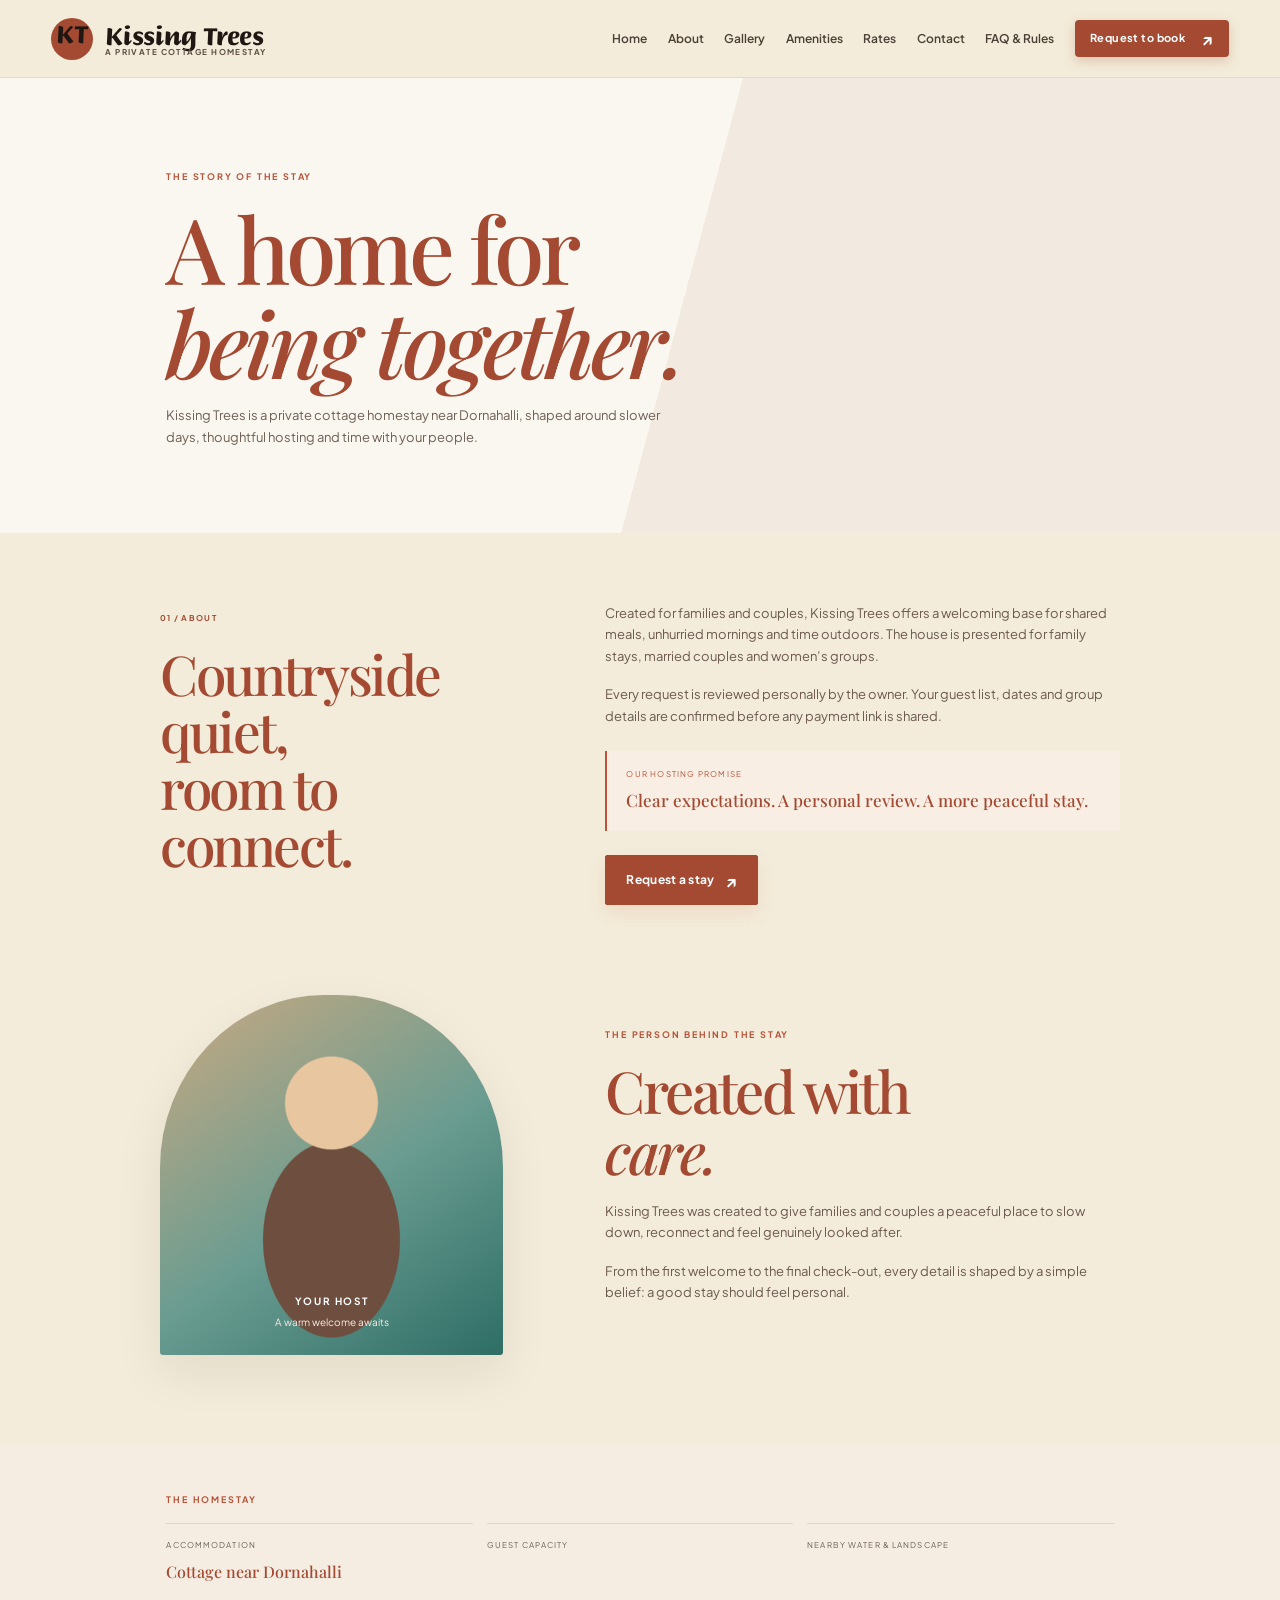
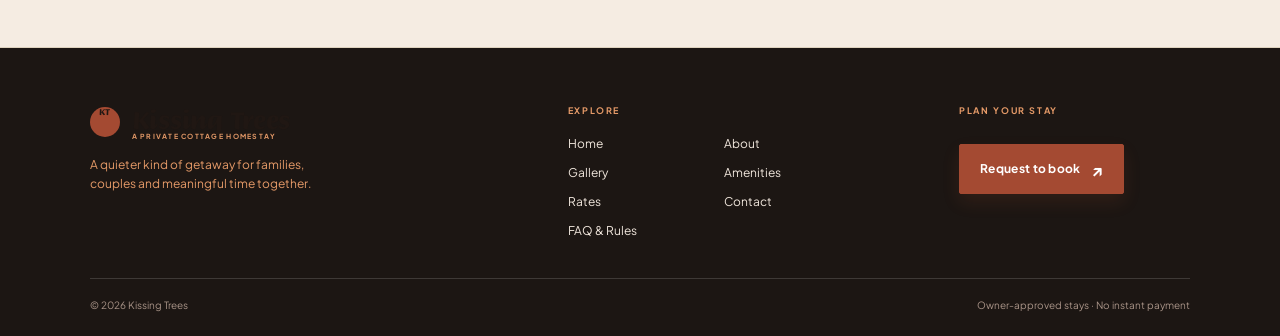
==== about.html @ becfa6dc "Fix Trees branding across headers Co-authored-by: Copilot <223556219+Copilot@users.noreply.github.co" ====
<!doctype html>
<html lang="en">
  <head>
    <meta charset="utf-8" />
    <meta name="viewport" content="width=device-width,initial-scale=1" />
    <meta
      name="description"
      content="Learn about Kissing Trees, a welcoming cottage homestay near Dornahalli, KR Nagar, Mysuru."
    />
    <meta name="robots" content="index, follow" />
    <title>About — Kissing Trees</title>
    <link rel="preconnect" href="https://fonts.googleapis.com" />
    <link rel="preconnect" href="https://fonts.gstatic.com" crossorigin />
    <link
      href="https://fonts.googleapis.com/css2?family=Briem+Hand:wght@300;400;500;600;700;800;900&family=Delius+Swash+Caps&family=Plus+Jakarta+Sans:ital,wght@0,300..800;1,300..800&family=Playfair+Display:ital,wght@0,400..900;1,400..900&display=swap"
      rel="stylesheet"
    />
    <link rel="stylesheet" href="css/style.css" />
  </head>
  <body class="detail-page">
    <header class="topbar">
      <a class="wordmark" href="index.html" aria-label="Kissing Trees home">
        <span class="wordmark-icon">KT</span>
        <span class="wordmark-text">
          <span class="wordmark-name">Kissing Trees</span>
          <small>A PRIVATE COTTAGE HOMESTAY</small>
        </span>
      </a>
      <nav class="main-nav">
        <a href="index.html">Home</a>
        <a href="about.html">About</a>
        <a href="gallery.html">Gallery</a>
        <a href="amenities.html">Amenities</a>
        <a href="pricing.html">Rates</a>
        <a href="contact.html">Contact</a>
        <a href="faq.html">FAQ &amp; Rules</a>
        <a class="nav-cta" href="booking.html">
          Request to book
          <span>↗</span>
        </a>
      </nav>
    </header>
    <main>
      <section class="subpage-hero">
        <p class="eyebrow">THE STORY OF THE STAY</p>
        <h1>
          A home for
          <br />
          <em>being together.</em>
        </h1>
        <p>
          Kissing Trees is a private cottage homestay near Dornahalli, shaped
          around slower days, thoughtful hosting and time with your people.
        </p>
      </section>
      <section class="detail-content">
        <div class="detail-intro">
          <span class="detail-index">01 / ABOUT</span>
          <h2>
            Countryside quiet,
            <br />
            room to connect.
          </h2>
        </div>
        <div class="detail-prose">
          <p>
            Created for families and couples, Kissing Trees offers a welcoming
            base for shared meals, unhurried mornings and time outdoors. The
            house is presented for family stays, married couples and women’s
            groups.
          </p>
          <p>
            Every request is reviewed personally by the owner. Your guest list,
            dates and group details are confirmed before any payment link is
            shared.
          </p>
          <div class="detail-callout">
            <span>OUR HOSTING PROMISE</span>
            <strong>
              Clear expectations. A personal review. A more peaceful stay.
            </strong>
          </div>
          <a class="button" href="booking.html">
            Request a stay
            <span>↗</span>
          </a>
        </div>
      </section>
      <section class="founder-section">
        <div
          class="founder-photo"
          role="img"
          aria-label="Kissing Trees host portrait"
        >
          <span>YOUR HOST</span>
          <small>A warm welcome awaits</small>
        </div>
        <div class="founder-copy">
          <p class="eyebrow">THE PERSON BEHIND THE STAY</p>
          <h2>Created with<br /><em>care.</em></h2>
          <p>
            Kissing Trees was created to give families and couples a peaceful
            place to slow down, reconnect and feel genuinely looked after.
          </p>
          <p>
            From the first welcome to the final check-out, every detail is
            shaped by a simple belief: a good stay should feel personal.
          </p>
        </div>
      </section>
      <section class="subpage-band">
        <p class="eyebrow">THE HOMESTAY</p>
        <div class="fact-row">
          <div>
            <small>ACCOMMODATION</small>
            <strong>Cottage near Dornahalli</strong>
          </div>
          <div>
            <small>GUEST CAPACITY</small>
            <strong id="aboutCapacity"></strong>
          </div>
          <div>
            <small>NEARBY WATER &amp; LANDSCAPE</small>
            <strong id="aboutLandscape"></strong>
          </div>
        </div>
      </section>
    </main>
    <footer class="site-footer">
      <div class="footer-main">
        <div class="footer-brand">
          <a class="wordmark" href="index.html">
            <span class="wordmark-icon">KT</span>
            <span class="wordmark-text">
              Kissing Trees
              <small>A PRIVATE COTTAGE HOMESTAY</small>
            </span>
          </a>
          <p class="footer-tagline">
            A quieter kind of getaway for families, couples and meaningful time
            together.
          </p>
        </div>
        <div>
          <span class="footer-heading">EXPLORE</span>
          <nav class="footer-links">
            <a href="index.html">Home</a>
            <a href="about.html">About</a>
            <a href="gallery.html">Gallery</a>
            <a href="amenities.html">Amenities</a>
            <a href="pricing.html">Rates</a>
            <a href="contact.html">Contact</a>
            <a href="faq.html">FAQ &amp; Rules</a>
          </nav>
        </div>
        <div class="footer-contact">
          <span class="footer-heading">PLAN YOUR STAY</span>
          <a class="button" href="booking.html">
            Request to book
            <span>↗</span>
          </a>
        </div>
      </div>
      <div class="footer-bottom">
        <span>© 2026 Kissing Trees</span>
        <span>Owner-approved stays · No instant payment</span>
      </div>
    </footer>
    <script src="js/data.js"></script>
    <script src="js/main.js"></script>
  </body>
</html>
---- css/style.css ----
﻿@import url('https://fonts.googleapis.com/css2?family=Briem+Hand:wght@300;400;500;600;700;800;900&family=Delius+Swash+Caps&family=Plus+Jakarta+Sans:ital,wght@0,300..800;1,300..800&family=Playfair+Display:ital,wght@0,400..900;1,400..900&display=swap');

:root {
  /* Exact Match to Client Reference: Terracotta & Sand Linen */
  --brand: #a44a32;
  --brand-hover: #b8543a;
  --brand-gold: #d99b43;
  --brand-dark: #201713;
  --pine: #a44a32;
  --jade: #b8543a;
  --foam: #f3ecda;
  --sand: #ede4d0;
  --paper: #ffffff;
  --ink: #201713;
  --muted: #6e6054;
  --line: #ded2be;
  --clay: #a44a32;
  --shadow: 0 18px 50px rgba(32, 23, 19, 0.08);
  --serif: "Playfair Display", Georgia, serif;
  --sans: "Plus Jakarta Sans", "DM Sans", -apple-system, BlinkMacSystemFont, "Segoe UI", sans-serif;
  --font-delius: "Delius Swash Caps", cursive;
  --font-briem: "Briem Hand", cursive;
}
* {
  box-sizing: border-box;
}
html {
  scroll-behavior: smooth;
  scroll-padding-top: 90px;
}
body {
  margin: 0;
  background: var(--foam);
  color: var(--ink);
  font: 15px/1.65 var(--sans);
  -webkit-font-smoothing: antialiased;
}
a {
  color: inherit;
  text-decoration: none;
}
button,
input,
select,
textarea {
  font: inherit;
}
::selection {
  background: #f7d5c4;
  color: #431e13;
}
.topbar {
  height: 78px;
  padding: 0 clamp(20px, 4vw, 70px);
  display: flex;
  align-items: center;
  justify-content: space-between;
  gap: 20px;
  background: #f3ecda;
  border-bottom: 1px solid rgba(164, 74, 50, 0.12);
  position: sticky;
  top: 0;
  z-index: 100;
}
.wordmark {
  display: flex;
  align-items: center;
  gap: 12px;
  color: #201713;
  text-decoration: none;
}
.wordmark-icon {
  width: 42px;
  height: 42px;
  border-radius: 50%;
  background: #a44a32;
  color: #ffffff;
  display: grid;
  place-items: center;
  font-family: var(--serif);
  font-size: 14px;
  font-weight: 700;
  letter-spacing: 0.06em;
  flex-shrink: 0;
}
.wordmark-text,
.wordmark > span {
  display: flex;
  flex-direction: column;
  font-family: var(--font-briem) !important;
  font-size: 26px;
  font-weight: 700;
  line-height: 1.05;
  letter-spacing: -0.01em;
  color: #201713;
}
.wordmark-name {
  display: inline;
}
.wordmark small {
  display: block;
  font-family: var(--sans) !important;
  color: #5a4b41;
  font-size: 8px;
  letter-spacing: 0.18em;
  font-weight: 700;
  margin-top: 1px;
  text-transform: uppercase;
}
.main-nav {
  display: flex;
  align-items: center;
  gap: clamp(10px, 1.6vw, 24px);
}
.main-nav a {
  font-size: 12px;
  font-weight: 600;
  color: #4a3e35;
  transition: color 0.2s;
  white-space: nowrap;
}
.main-nav a:hover {
  color: #a44a32;
}
.main-nav .nav-cta {
  padding: 9px 15px;
  background: #a44a32;
  color: #ffffff !important;
  font-size: 11px;
  font-weight: 700;
  letter-spacing: 0.04em;
  border-radius: 4px;
  box-shadow: 0 4px 12px rgba(164, 74, 50, 0.25);
  display: inline-flex;
  align-items: center;
  gap: 6px;
  transition: background 0.2s, transform 0.2s, box-shadow 0.2s;
}
.main-nav .nav-cta:hover {
  background: #b8543a;
  transform: translateY(-1px);
  box-shadow: 0 6px 16px rgba(164, 74, 50, 0.35);
}
.nav-cta span,
.button span {
  margin-left: 10px;
  font-size: 17px;
  line-height: 0;
}
.button {
  display: inline-flex;
  align-items: center;
  justify-content: center;
  padding: 14px 20px;
  background: var(--pine);
  color: #fff !important;
  font-size: 12px;
  font-weight: 700;
  letter-spacing: 0.025em;
  border: 1px solid var(--pine);
  border-radius: 2px;
  transition:
    background 0.2s,
    transform 0.2s,
    box-shadow 0.2s;
  box-shadow: 0 8px 18px #c85a321e;
}
.button:hover {
  background: var(--jade);
  border-color: var(--jade);
  transform: translateY(-2px);
  box-shadow: 0 12px 24px #c85a322a;
}
.eyebrow {
  font-size: 9px;
  letter-spacing: 0.2em;
  font-weight: 700;
  color: var(--jade);
  margin: 0 0 16px;
}
.muted {
  color: var(--muted);
}
h1,
h2,
h3,
p {
  margin-top: 0;
}
h1,
h2 {
  font-family: var(--serif);
  font-weight: 500;
  letter-spacing: -0.045em;
  line-height: 1.04;
  color: var(--pine);
}
h1 em,
h2 em {
  font-weight: 500;
  color: var(--clay);
}
h2 {
  font-size: clamp(36px, 5vw, 59px);
  margin-bottom: 0;
}
h3 {
  font-weight: 600;
  letter-spacing: -0.03em;
}
.section-shell {
  max-width: 1240px;
  margin: 0 auto;
  padding-left: clamp(22px, 7vw, 100px);
  padding-right: clamp(22px, 7vw, 100px);
}
/* ============================================================
   HOME HERO â€” EXACT CLIENT REFERENCE REPLICA
   ============================================================ */
.home-hero {
  position: relative;
  width: 100%;
  min-height: calc(100vh - 78px);
  display: flex;
  flex-direction: column;
  justify-content: space-between;
  align-items: flex-start;
  text-align: left;
  padding: clamp(50px, 8vh, 90px) clamp(24px, 5vw, 80px) 30px;
  background-image:
    linear-gradient(90deg, rgba(20, 14, 10, 0.88) 0%, rgba(20, 14, 10, 0.74) 34%, rgba(20, 14, 10, 0.28) 58%, rgba(20, 14, 10, 0.04) 85%, transparent 100%),
    linear-gradient(180deg, rgba(20, 14, 10, 0.2) 0%, transparent 40%, rgba(20, 14, 10, 0.5) 100%),
    url('../assets/property-photos/house-exterior.jpeg');
  background-size: cover;
  background-position: center 60%;
  background-repeat: no-repeat;
  color: #ffffff;
  box-sizing: border-box;
  overflow: hidden;
}
.hero-left-content {
  position: relative;
  z-index: 2;
  max-width: 540px;
  margin: auto 0;
}
.hero-eyebrow {
  font-size: 11px;
  font-weight: 700;
  letter-spacing: 0.22em;
  color: #e8d0ba;
  text-transform: uppercase;
  margin: 0 0 20px;
}
.hero-brand-heading {
  font-family: var(--font-delius) !important;
  font-size: clamp(64px, 9.5vw, 115px);
  font-weight: 400;
  line-height: 0.90;
  color: #fffdf8;
  margin: 0 0 24px;
  text-shadow: 0 4px 28px rgba(0, 0, 0, 0.6);
  letter-spacing: 0.01em;
}
.hero-tagline {
  font-family: var(--font-briem) !important;
  font-size: clamp(21px, 2.5vw, 28px);
  font-weight: 500;
  line-height: 1.45;
  color: #fffdfa;
  max-width: 480px;
  margin: 0 0 34px;
  text-shadow: 0 2px 14px rgba(0, 0, 0, 0.5);
}
.hero-actions {
  display: flex;
  align-items: center;
  gap: 28px;
  margin-bottom: 20px;
}
.button-terracotta {
  background: #a44a32;
  color: #ffffff !important;
  padding: 16px 28px;
  font-size: 11px;
  font-weight: 700;
  letter-spacing: 0.14em;
  text-transform: uppercase;
  border-radius: 2px;
  border: 1px solid #a44a32;
  box-shadow: 0 6px 20px rgba(164, 74, 50, 0.35);
  display: inline-flex;
  align-items: center;
  justify-content: center;
  transition: background 0.2s, transform 0.2s, box-shadow 0.2s;
  cursor: pointer;
}
.button-terracotta span {
  margin-left: 8px;
}
.button-terracotta:hover {
  background: #b8543a;
  transform: translateY(-2px);
  box-shadow: 0 10px 24px rgba(164, 74, 50, 0.45);
}
.text-link-underline {
  color: #ffffff;
  font-size: 11px;
  font-weight: 700;
  letter-spacing: 0.14em;
  text-transform: uppercase;
  border-bottom: 1.5px solid rgba(255, 255, 255, 0.85);
  padding-bottom: 4px;
  display: inline-flex;
  align-items: center;
  gap: 6px;
  transition: opacity 0.2s, border-color 0.2s;
}
.text-link-underline:hover {
  opacity: 0.85;
  border-color: #e8d0ba;
}
.hero-meta-strip {
  position: relative;
  z-index: 2;
  width: 100%;
  display: flex;
  justify-content: space-between;
  align-items: flex-end;
  padding-top: 40px;
  color: #ded0c4;
  font-size: 10px;
  letter-spacing: 0.18em;
  box-sizing: border-box;
}
.hero-coords {
  display: flex;
  gap: 24px;
  text-transform: uppercase;
}
.hero-index-label {
  font-family: var(--serif);
  font-style: italic;
  font-size: 13px;
  color: #ded0c4;
}

/* ============================================================
   TERRACOTTA RIBBON â€” CLIENT REFERENCE REPLICA
   ============================================================ */
.terracotta-ribbon {
  width: 100%;
  background: #a44a32;
  padding: 16px 0;
  overflow: hidden;
  position: relative;
  box-sizing: border-box;
}
.ribbon-marquee {
  width: 100%;
  overflow: hidden;
  display: flex;
}
.ribbon-track {
  display: flex;
  width: max-content;
  will-change: transform;
  animation: ribbonScroll 24s linear infinite;
}
.ribbon-track:hover {
  animation-play-state: paused;
}
.ribbon-group {
  display: flex;
  align-items: center;
  gap: clamp(18px, 3.5vw, 42px);
  padding-right: clamp(18px, 3.5vw, 42px);
  font-family: var(--serif);
  font-style: italic;
  font-size: clamp(17px, 1.8vw, 22px);
  color: #fffdf8;
  white-space: nowrap;
  flex-shrink: 0;
  letter-spacing: 0.02em;
}
.ribbon-dot {
  color: #f7d5c4;
  font-size: 15px;
  opacity: 0.8;
}

@keyframes ribbonScroll {
  0% {
    transform: translateX(0);
  }
  100% {
    transform: translateX(-50%);
  }
}

/* ============================================================
   INTRO BAND â€” NOT A RESORT. NOT A RUSH.
   ============================================================ */
.intro-band {
  background: #f3ecda;
  padding: 85px clamp(24px, 8vw, 120px);
  display: grid;
  grid-template-columns: 240px 1fr;
  gap: clamp(30px, 6vw, 80px);
  align-items: start;
}
.intro-side {
  padding-top: 8px;
}
.side-rule {
  width: 60px;
  height: 1px;
  background: #c5b8a5;
  margin-bottom: 14px;
}
.side-label {
  font-size: 9px;
  letter-spacing: 0.22em;
  font-weight: 700;
  color: #6e6054;
  text-transform: uppercase;
  display: block;
}
.intro-main h2 {
  font-family: var(--serif);
  font-size: clamp(42px, 5.8vw, 70px);
  font-weight: 500;
  line-height: 1.05;
  color: #201713;
  margin: 0 0 24px;
  letter-spacing: -0.03em;
}
.intro-main h2 em {
  font-style: italic;
  font-weight: 400;
  color: #a44a32;
}
.intro-lead {
  font-size: 14px;
  line-height: 1.8;
  color: #5c4d42;
  max-width: 620px;
  margin: 0 0 24px;
}
.quiet-note {
  background: #ede4d0;
  border-left: 2px solid #a44a32;
  padding: 16px 20px;
  font-size: 12px;
  color: #54453b;
  max-width: 580px;
}
/* legacy styles removed */
.intro-copy {
  align-self: center;
  color: var(--muted);
  font-size: 13px;
  max-width: 450px;
}
.quiet-note {
  padding: 15px 17px;
  border-left: 2px solid var(--clay);
  background: #f8f3e8;
  color: #5e4e44;
  font-size: 11px;
}
.tiny-sun {
  color: var(--clay);
  margin-right: 8px;
}
.photo-section {
  padding-top: 92px;
  padding-bottom: 100px;
}
.section-head {
  display: flex;
  align-items: flex-end;
  justify-content: space-between;
  gap: 30px;
  margin-bottom: 32px;
}
.section-head > p,
.section-head > span {
  font-size: 11px;
  color: var(--muted);
  text-align: right;
}
.section-head h2 {
  font-size: clamp(38px, 5.5vw, 62px);
}
.editorial-gallery {
  display: grid;
  grid-template-columns: 1.2fr 0.8fr 1fr;
  grid-template-rows: 205px 205px;
  grid-auto-rows: 205px;
  gap: 12px;
}
.gallery-tile {
  position: relative;
  isolation: isolate;
  overflow: hidden;
  display: flex;
  align-items: flex-end;
  padding: 14px;
  color: white;
  font-size: 9px;
  letter-spacing: 0.05em;
  background: #cfa38b;
}
.gallery-tile img {
  position: absolute;
  z-index: 0;
  inset: 0;
  width: 100%;
  height: 100%;
  object-fit: cover;
  transition: transform 0.35s ease;
}
.gallery-tile:hover img {
  transform: scale(1.04);
}
.gallery-tile:focus-visible {
  outline: 3px solid var(--clay);
  outline-offset: -3px;
}
.gallery-tile:before {
  content: "";
  position: absolute;
  z-index: 1;
  inset: 0;
  background: linear-gradient(180deg, transparent 45%, #1c1613aa);
}
.gallery-tile > span {
  position: relative;
  z-index: 2;
}
.tile-courtyard {
  grid-row: span 2;
  background: linear-gradient(
    145deg,
    #d8b991 0 18%,
    #e5c3b3 19% 48%,
    #ba6544 49% 75%,
    #6b3f2e
  );
}
.tile-living {
  background: linear-gradient(140deg, #d9c6a9, #c89578 55%, #8c4c34);
}
.tile-garden {
  background: linear-gradient(140deg, #e5cdb0, #d99966 52%, #9e5334);
}
.tile-sunset {
  background: linear-gradient(145deg, #f2c899, #df7b54 50%, #9e4b30);
}
.tile-bedroom {
  background: linear-gradient(140deg, #e5d9c4, #c99c85 55%, #884b36);
}
.tile-dining {
  background: linear-gradient(140deg, #e6cda6, #bb8864 55%, #7e4431);
}
.tile-living:after,
.tile-bedroom:after,
.tile-dining:after {
  display: none;
}
.sample-stamp {
  font-size: 8px !important;
  letter-spacing: 0.1em;
  color: #946841 !important;
  font-weight: 700;
}
.amenity-section {
  background: #f3eae0;
  padding: 82px 0;
}
.amenity-layout {
  display: grid;
  grid-template-columns: 0.8fr 1.2fr;
  gap: 8vw;
  align-items: center;
}
.amenity-intro h2 {
  font-size: clamp(42px, 5vw, 60px);
  margin-bottom: 18px;
}
.amenity-intro p:not(.eyebrow) {
  font-size: 12px;
}
.sample-stamp {
  display: inline-block;
  margin-top: 20px;
  padding: 7px 9px;
  border: 1px solid #c9b899;
}
.amenity-grid {
  display: grid;
  grid-template-columns: repeat(3, 1fr);
  gap: 10px;
}
.amenity-grid .card {
  min-height: 125px;
  display: flex;
  flex-direction: column;
  justify-content: flex-end;
  background: #f8f5ed;
  border: 1px solid #dcd8c8;
  border-radius: 2px;
  padding: 15px;
  box-shadow: none;
}
.amenity-grid .ic {
  font-size: 20px;
}
.amenity-grid b {
  font-size: 11px;
  line-height: 1.3;
}
.rate-section {
  padding-top: 90px;
  padding-bottom: 95px;
}
.rate-grid {
  display: grid;
  grid-template-columns: repeat(3, 1fr);
  gap: 12px;
}
.rate-card {
  min-height: 173px;
  display: grid;
  grid-template-columns: 1fr auto;
  grid-template-rows: auto 1fr auto;
  align-items: end;
  position: relative;
  padding: 21px;
  background: var(--paper);
  border: 1px solid var(--line);
}
.featured-rate {
  background: #fdf5ed;
  border-color: #ebd3be;
}
.rate-no {
  grid-column: 1/-1;
  align-self: start;
  font: italic 14px var(--serif);
  color: var(--clay);
}
.rate-card small {
  color: var(--muted);
  font-size: 8px;
  letter-spacing: 0.15em;
}
.rate-card h3 {
  font: 500 20px var(--serif);
  color: var(--pine);
  margin: 3px 0 0;
}
.rate-card strong {
  font: 500 23px var(--serif);
  color: var(--pine);
  text-align: right;
}
.rate-unit {
  grid-column: 1/-1;
  font-size: 8px;
  letter-spacing: 0.1em;
  color: var(--muted);
  text-transform: uppercase;
}
.price-note {
  display: flex;
  align-items: center;
  gap: 14px;
  padding: 15px 18px;
  margin-top: 12px;
  background: #eee9db;
  color: #6c594f;
  font-size: 10px;
}
.price-note p {
  margin: 0;
}
.note-symbol {
  color: var(--jade);
  font-size: 17px;
}
.rules-section {
  display: grid;
  grid-template-columns: 0.85fr 1.15fr;
  gap: 10vw;
  padding: 86px clamp(25px, 13vw, 180px);
  background: #f6ede3;
}
.rules-aside h2 {
  font-size: clamp(42px, 6vw, 67px);
  margin-bottom: 18px;
}
.rules-aside > p:not(.eyebrow) {
  font-size: 12px;
  color: #6c594f;
  margin-bottom: 22px;
}
.rules-list article {
  display: grid;
  grid-template-columns: 34px 1fr;
  gap: 12px;
  padding: 14px 0;
  border-bottom: 1px solid #e5d4c3;
}
.rules-list article:first-child {
  padding-top: 0;
}
.rules-list article > span {
  font: italic 13px var(--serif);
  color: var(--clay);
}
.rules-list p {
  font-size: 12px;
  margin: 0;
  color: #5e4e44;
}
.booking-steps {
  padding-top: 93px;
  padding-bottom: 98px;
}
.booking-steps .section-head > p {
  max-width: 220px;
  text-align: left;
}
.step-line {
  display: grid;
  grid-template-columns: repeat(3, 1fr);
  gap: 25px;
  position: relative;
}
.step-line:before {
  content: "";
  height: 1px;
  position: absolute;
  left: 9px;
  right: 20%;
  top: 17px;
  background: #e5d4c3;
}
.step-line article {
  position: relative;
  padding-top: 45px;
}
.step-number {
  position: absolute;
  top: 0;
  left: 0;
  width: 35px;
  height: 35px;
  display: grid;
  place-items: center;
  border-radius: 50%;
  background: var(--foam);
  border: 1px solid #d9b89f;
  color: var(--pine);
  font: italic 12px var(--serif);
}
.step-line h3 {
  font: 500 19px var(--serif);
  color: var(--pine);
  margin: 0 0 8px;
}
.step-line p {
  font-size: 11px;
  color: var(--muted);
  max-width: 260px;
}
.faq-section {
  background: #eae6d9;
  padding: 80px 0;
}
.faq-layout {
  display: grid;
  grid-template-columns: 0.8fr 1.2fr;
  gap: 9vw;
}
.faq-layout h2 {
  font-size: clamp(40px, 5.4vw, 62px);
}
.faq-list details {
  border: 1px solid transparent;
  border-bottom-color: var(--line);
  border-radius: 4px;
  padding: 0 18px;
  margin: 0;
  background: rgba(255, 253, 248, 0.42);
  transition:
    background 0.2s ease,
    border-color 0.2s ease,
    transform 0.2s ease;
}
.faq-list summary {
  display: flex;
  align-items: center;
  gap: 20px;
  list-style: none;
  cursor: pointer;
  min-height: 68px;
  font-size: 13px;
  font-weight: 650;
  color: var(--pine);
}
.faq-list summary::-webkit-details-marker {
  display: none;
}
.faq-list .faq-number {
  flex: 0 0 28px;
  color: var(--clay);
  font: italic 15px var(--serif);
}
.faq-list .faq-question {
  flex: 1;
}
.faq-list .faq-toggle {
  color: var(--clay);
  font-size: 23px;
  font-weight: 400;
  line-height: 1;
  transition: transform 0.2s ease;
}
.faq-list details[open] {
  border-color: #d7d2c4;
  background: var(--paper);
  transform: translateX(4px);
}
.faq-list details[open] .faq-toggle {
  transform: rotate(45deg);
}
.faq-list details:not([open]):hover {
  border-color: #d7d2c4;
  background: rgba(255, 253, 248, 0.8);
}
.faq-list details p {
  max-width: 520px;
  margin: -2px 48px 20px;
  font-size: 12px;
  line-height: 1.8;
  color: var(--muted);
}
.guest-notes {
  padding-top: 85px;
  padding-bottom: 90px;
}
.review-grid {
  display: grid;
  grid-template-columns: repeat(3, 1fr);
  gap: 13px;
}
.review-grid blockquote {
  margin: 0;
  padding: 22px;
  background: var(--paper);
  border-top: 2px solid #c85a32;
  min-height: 160px;
}
.review-grid blockquote > span {
  font-size: 9px;
  letter-spacing: 0.18em;
  color: #b17c51;
}
.review-grid blockquote p {
  font: 500 17px/1.45 var(--serif);
  color: var(--pine);
  margin: 17px 0;
}
.review-grid cite {
  font-style: normal;
  font-size: 9px;
  color: var(--muted);
}
.location-section {
  display: grid;
  grid-template-columns: 1fr 1fr;
  background: #f5ece2;
  min-height: 400px;
}
.map-art {
  position: relative;
  overflow: hidden;
  min-height: 350px;
  background:
    radial-gradient(ellipse at 76% 18%, #f5e4b9 0 8%, transparent 9%),
    linear-gradient(155deg, #dfc3a9, #7aafa0 55%, #468b81);
}
.map-art:before,
.map-art:after {
  content: "";
  position: absolute;
  border-radius: 50%;
  background: #e6d4b1;
  transform: rotate(-15deg);
}
.map-art:before {
  width: 120%;
  height: 48%;
  left: -16%;
  bottom: -14%;
}
.map-art:after {
  width: 95%;
  height: 17%;
  left: -5%;
  bottom: 21%;
  background: #ffffff4d;
}
.map-label,
.map-water,
.map-pin,
.map-path {
  position: absolute;
  z-index: 1;
}
.map-label {
  top: 23px;
  left: 25px;
  padding: 6px 9px;
  background: #fffdf0c9;
  color: var(--pine);
  font-size: 8px;
  letter-spacing: 0.12em;
}
.map-water {
  right: 23px;
  top: 48%;
  color: #f8eee4b8;
  font: italic 11px var(--serif);
  letter-spacing: 0.16em;
}
.map-path {
  height: 150px;
  width: 120px;
  left: 53%;
  top: 31%;
  border: 1px dashed #fffdf0;
  transform: rotate(29deg);
  border-radius: 55%;
}
.map-pin {
  left: 51%;
  top: 43%;
  width: 30px;
  height: 30px;
  display: grid;
  place-items: center;
  border-radius: 50% 50% 50% 0;
  transform: rotate(-45deg);
  background: var(--pine);
  color: white;
  font-size: 8px;
}
.map-pin::first-letter {
  transform: rotate(45deg);
}
.location-copy {
  align-self: center;
  padding: 56px clamp(30px, 8vw, 100px);
}
.location-copy h2 {
  font-size: clamp(37px, 5vw, 57px);
  margin-bottom: 19px;
}
.location-copy > p:not(.eyebrow) {
  max-width: 360px;
  font-size: 12px;
  color: #645348;
}
.contact-line {
  display: grid;
  gap: 4px;
  margin-top: 25px;
  padding-top: 16px;
  border-top: 1px solid #e5d4c3;
}
.contact-line span {
  font-size: 8px;
  letter-spacing: 0.16em;
  color: var(--muted);
}
.contact-line strong {
  font-size: 11px;
  color: var(--pine);
}
.closing-cta {
  position: relative;
  isolation: isolate;
  overflow: hidden;
  text-align: center;
  padding: 88px 20px 78px;
  background: var(--pine);
  color: #f7eee6;
}
.closing-cta .eyebrow {
  color: #f4c7ab;
}
.closing-cta h2 {
  font-size: clamp(47px, 7vw, 78px);
  color: #fffaf0;
  margin-bottom: 15px;
}
.closing-cta h2 em {
  color: #dfaa83;
}
.closing-cta > p:not(.eyebrow) {
  font-size: 12px;
  color: #ebdcd0;
}
.button-cream {
  margin-top: 12px;
  background: var(--foam);
  border-color: var(--foam);
  color: var(--pine) !important;
}
.button-cream:hover {
  background: #fff;
}
.cta-footnote {
  display: block;
  margin-top: 17px;
  color: #debfa9;
  font-size: 8px;
  letter-spacing: 0.08em;
}
.cta-orbit {
  position: absolute;
  z-index: -1;
  border: 1px solid #ffffff18;
  border-radius: 50%;
  width: 440px;
  height: 440px;
  left: -170px;
  top: -210px;
}
.orbit-two {
  left: auto;
  right: -200px;
  top: auto;
  bottom: -300px;
  width: 600px;
  height: 600px;
}
.site-footer {
  min-height: 86px;
  display: flex;
  align-items: center;
  justify-content: space-between;
  gap: 18px;
  padding: 18px clamp(20px, 5vw, 78px);
  background: #f0ede2;
  border-top: 1px solid var(--line);
  color: var(--muted);
  font-size: 9px;
}
.site-footer .wordmark {
  font-size: 13px;
}
.site-footer .wordmark-icon {
  width: 30px;
  height: 30px;
  font-size: 9px;
}
.site-footer .wordmark small {
  font-size: 7px;
}
/* Booking flow */
.form-page,
.admin-page {
  min-height: 100vh;
}
.booking-main {
  max-width: 1180px;
  margin: auto;
  padding: 30px clamp(20px, 5vw, 65px) 80px;
}
.booking-topline {
  display: flex;
  justify-content: space-between;
  gap: 15px;
  padding: 4px 0 25px;
  border-bottom: 1px solid var(--line);
}
.back-link {
  font-size: 8px;
  font-weight: 700;
  letter-spacing: 0.15em;
  color: var(--muted);
}
.back-link span {
  padding: 0 7px;
  color: var(--clay);
}
.demo-tag {
  font-size: 8px;
  letter-spacing: 0.1em;
  color: #8d744d;
}
.booking-layout {
  display: grid;
  grid-template-columns: minmax(0, 1.2fr) minmax(260px, 0.8fr);
  gap: clamp(35px, 7vw, 92px);
  padding-top: 37px;
}
.booking-form-panel h1 {
  font-size: clamp(49px, 6vw, 75px);
  margin: 0 0 13px;
}
.booking-lead {
  max-width: 480px;
  font-size: 12px;
  color: var(--muted);
}
.progress-track {
  display: flex;
  gap: 5px;
  margin: 30px 0 8px;
}
.progress-track span {
  height: 3px;
  flex: 1;
  background: #dddacd;
}
.progress-track .progress-active {
  background: var(--jade);
}
.progress-label {
  display: flex;
  justify-content: space-between;
  color: #89776d;
  font-size: 8px;
  letter-spacing: 0.12em;
  margin-bottom: 23px;
}
.booking-form-panel fieldset {
  border: 0;
  padding: 0;
  margin: 0;
  background: transparent;
  box-shadow: none;
}
.booking-form-panel legend {
  display: flex;
  align-items: center;
  gap: 12px;
  padding: 0;
  margin-bottom: 17px;
  font: 500 22px var(--serif);
  color: var(--pine);
}
.legend-number {
  font: italic 12px var(--serif);
  color: var(--clay);
}
.booking-form-panel label {
  display: block;
  font-size: 10px;
  font-weight: 700;
  color: #5e4d43;
  margin: 14px 0;
}
.booking-form-panel input,
.booking-form-panel select,
.booking-form-panel textarea {
  display: block;
  width: 100%;
  margin-top: 6px;
  padding: 11px 12px;
  border: 1px solid #d4d4c9;
  border-radius: 2px;
  background: #fffdf8;
  color: var(--ink);
  font-size: 12px;
}
.booking-form-panel input:focus,
.booking-form-panel select:focus,
.booking-form-panel textarea:focus {
  outline: 2px solid #dc6b3f35;
  border-color: var(--jade);
}
.booking-form-panel .row3 {
  display: grid;
  grid-template-columns: repeat(3, 1fr);
  gap: 12px;
}
.booking-form-panel .row2 {
  display: grid;
  grid-template-columns: repeat(2, 1fr);
  gap: 12px;
}
.booking-form-panel .check {
  display: flex;
  align-items: flex-start;
  gap: 11px;
  margin: 22px 0;
  font-weight: 400;
  line-height: 1.6;
}
.booking-form-panel .check input {
  width: auto;
  margin-top: 3px;
  accent-color: var(--pine);
}
.booking-form-panel .check span {
  font-size: 10px;
  font-weight: 500;
}
.form-next {
  margin-top: 5px;
  min-height: 44px;
}
.privacy-note {
  display: flex;
  gap: 12px;
  align-items: flex-start;
  margin: 20px 0;
  padding: 14px;
  background: #f8eee4;
  color: #645348;
}
.privacy-note > span {
  width: 19px;
  height: 19px;
  flex: 0 0 auto;
  display: grid;
  place-items: center;
  background: #ebd8c8;
  border-radius: 50%;
  font-size: 10px;
  color: var(--pine);
}
.privacy-note p {
  font-size: 9px;
  margin: 0;
}
.label-soft {
  font-size: 9px;
  color: var(--muted);
  font-weight: 400;
}
.form-footnote {
  max-width: 440px;
  margin-top: 20px;
  color: var(--muted);
  font-size: 9px;
}
.result {
  display: none;
  padding: 17px 18px;
  margin: 16px 0;
  border: 1px solid;
  border-radius: 2px;
  font-size: 11px;
  line-height: 1.65;
}
.result.ok,
.result.success-result {
  background: #f8eee4;
  border-color: #e0c2ac;
  color: #543224;
}
.result.block {
  background: #f8ebe5;
  border-color: #d8afa0;
  color: #713f31;
}
.result.review {
  background: #f4eedf;
  border-color: #decca2;
  color: #71571d;
}
.result.success-result {
  font-size: 13px;
}
.booking-aside {
  align-self: start;
  margin-top: 16px;
  background: #f4ece1;
}
.aside-art {
  height: 200px;
  position: relative;
  overflow: hidden;
  background: linear-gradient(
    155deg,
    #e9d4b5 0 25%,
    #e2bfae 26% 48%,
    #b55a38 49% 100%
  );
}
.aside-sun {
  top: 15%;
  right: 21%;
  width: 50px;
  height: 50px;
}
.aside-water {
  position: absolute;
  left: -10%;
  right: -10%;
  bottom: -30%;
  height: 68%;
  border-radius: 50%;
  background: linear-gradient(170deg, #e5d4b3, #b9a17a);
}
.aside-art-label {
  position: absolute;
  left: 15px;
  bottom: 13px;
  padding: 6px 8px;
  color: #fff;
  background: #261a159e;
  font-size: 8px;
  letter-spacing: 0.15em;
}
.aside-content {
  padding: 25px;
}
.aside-content h2 {
  font-size: 33px;
  margin-bottom: 20px;
}
.aside-content ul {
  list-style: none;
  padding: 0;
  margin: 0 0 23px;
}
.aside-content li {
  padding: 9px 0;
  border-bottom: 1px solid #d2d4c7;
  font-size: 10px;
  color: #5e4e44;
}
.aside-content li span {
  margin-right: 10px;
  color: var(--clay);
  font: italic 11px var(--serif);
}
.aside-rule {
  padding: 14px;
  background: #f7f4ec;
}
.aside-rule strong {
  font: 500 15px var(--serif);
  color: var(--pine);
}
.aside-rule p {
  margin: 7px 0 0;
  color: var(--muted);
  font-size: 9px;
}
.aside-content > .text-link {
  display: inline-block;
  margin-top: 18px;
  font-size: 9px;
}
#step2 {
  display: none;
}
#step2[style*="block"] {
  display: block;
}
/* Owner desk */
.dashboard-main {
  max-width: 1320px;
  margin: auto;
  padding: 58px clamp(20px, 5vw, 75px) 70px;
}
.dashboard-heading {
  display: flex;
  align-items: flex-end;
  justify-content: space-between;
  gap: 30px;
  padding-bottom: 27px;
  border-bottom: 1px solid var(--line);
}
.dashboard-heading h1 {
  font-size: clamp(48px, 6vw, 72px);
  margin: 0 0 9px;
}
.dashboard-intro {
  color: var(--muted);
  font-size: 12px;
  margin: 0;
}
.dashboard-booking-link {
  flex: 0 0 auto;
}
.dashboard-notice {
  display: flex;
  gap: 12px;
  align-items: center;
  margin: 21px 0 48px;
  padding: 13px 16px;
  background: #ececdf;
  border-left: 2px solid var(--jade);
  color: #6c594f;
}
.notice-icon {
  height: 19px;
  width: 19px;
  flex: 0 0 auto;
  border: 1px solid #e0bba7;
  border-radius: 50%;
  display: grid;
  place-items: center;
  font: italic 11px var(--serif);
  color: var(--pine);
}
.dashboard-notice p {
  font-size: 10px;
  margin: 0;
}
.dashboard-notice strong {
  color: var(--pine);
}
.table-heading {
  display: flex;
  align-items: end;
  justify-content: space-between;
  margin-bottom: 18px;
}
.table-heading h2 {
  font-size: 34px;
}
.table-heading .eyebrow {
  margin-bottom: 7px;
}
.local-indicator {
  font-size: 8px;
  letter-spacing: 0.12em;
  color: var(--muted);
}
.table-frame {
  overflow-x: auto;
  background: var(--paper);
  border: 1px solid var(--line);
  box-shadow: var(--shadow);
}
table {
  width: 100%;
  min-width: 900px;
  border-collapse: collapse;
  font-size: 10px;
}
th,
td {
  padding: 14px 13px;
  border-bottom: 1px solid #ebdcd0;
  text-align: left;
  vertical-align: top;
}
th {
  background: #efede3;
  color: #7f6e64;
  font-size: 8px;
  letter-spacing: 0.13em;
  font-weight: 700;
  text-transform: uppercase;
}
tbody tr:last-child td {
  border-bottom: 0;
}
tbody tr:hover {
  background: #f9f7f0;
}
td b {
  color: var(--pine);
  font-size: 10px;
}
td .small {
  font-size: 8px;
  color: var(--muted);
  line-height: 1.55;
}
.chip {
  display: inline-flex;
  padding: 4px 8px;
  border-radius: 20px;
  font-size: 8px;
  letter-spacing: 0.05em;
  font-weight: 700;
  white-space: nowrap;
}
.chip.a {
  background: #f8eee4;
  color: #4a2c20;
}
.chip.r {
  background: #f4eddc;
  color: #745b25;
}
.chip.p {
  background: #f7eee6;
  color: #5e4e44;
}
.chip.d {
  background: #f5e6e1;
  color: #934a38;
}
.table-frame .btn {
  padding: 7px 10px;
  font-size: 9px;
  box-shadow: none;
  margin: 0 3px 4px 0;
}
.table-frame .btn.alt {
  background: transparent;
}
.dashboard-bottom {
  display: flex;
  align-items: center;
  justify-content: space-between;
  gap: 15px;
  padding-top: 15px;
  color: var(--muted);
  font-size: 9px;
}
.dashboard-bottom p {
  margin: 0;
}
.text-button {
  background: transparent;
  color: #8b6554 !important;
  border: 0;
  box-shadow: none;
  padding: 6px 0;
  font-size: 9px;
}
.text-button:hover {
  background: transparent;
  color: #a34234 !important;
  box-shadow: none;
}
.owner-reminder {
  display: flex;
  align-items: center;
  gap: 17px;
  margin-top: 50px;
  padding: 18px 20px;
  background: #f5ece2;
}
.reminder-mark {
  height: 37px;
  width: 37px;
  flex: 0 0 auto;
  border-radius: 50%;
  display: grid;
  place-items: center;
  background: var(--pine);
  color: white;
  font-size: 9px;
}
.owner-reminder .eyebrow {
  margin: 0 0 4px;
  font-size: 8px;
}
.owner-reminder p:last-child {
  margin: 0;
  color: #68564c;
  font-size: 10px;
}
@media (max-width: 900px) {
  .hero-features-bar {
    grid-template-columns: repeat(2, 1fr);
    gap: 16px;
    padding: 18px 20px;
  }
  .intro-band {
    padding-left: 10vw;
    padding-right: 10vw;
    gap: 30px 8vw;
  }
  .booking-layout {
    gap: 30px;
  }
  .dashboard-main {
    padding-top: 42px;
  }
  .main-nav {
    gap: 12px;
  }
  .main-nav a {
    font-size: 11px;
  }
}
@media (max-width: 680px) {
  .topbar {
    height: auto;
    min-height: 68px;
    padding: 12px 18px;
  }
  .main-nav {
    gap: 8px 12px;
    justify-content: flex-end;
  }
  .main-nav a {
    font-size: 10px;
  }
  .main-nav .nav-owner {
    display: none;
  }
  .main-nav .nav-cta {
    padding: 8px 12px;
  }
  .wordmark-text,
  .wordmark > span {
    font-size: 22px;
  }
  .wordmark-icon {
    height: 34px;
    width: 34px;
    font-size: 11px;
  }
  .home-hero {
    min-height: auto;
    padding: 48px 18px 30px;
  }
  .hero-title,
  .hero-brand-heading {
    font-size: 46px;
  }
  .hero-tagline {
    font-size: 22px;
  }
  .hero-features-bar {
    grid-template-columns: 1fr;
    gap: 14px;
    text-align: center;
    padding: 16px;
  }
  .hero-description {
    font-size: 12px;
  }
  .hero-meta {
    margin-top: 23px;
    flex-wrap: wrap;
  }
  .hero-index {
    left: 20px;
    bottom: 16px;
  }
  .intro-band {
    grid-template-columns: 1fr;
    gap: 12px;
    padding: 56px 22px;
  }
  .intro-band > .eyebrow {
    grid-column: auto;
    margin: 0;
  }
  .intro-band h2 {
    font-size: 45px;
  }
  .intro-copy {
    font-size: 12px;
  }
  .photo-section {
    padding-top: 63px;
    padding-bottom: 65px;
  }
  .section-head {
    align-items: flex-start;
    flex-direction: column;
    gap: 12px;
    margin-bottom: 22px;
  }
  .section-head > p,
  .section-head > span {
    text-align: left;
  }
  .editorial-gallery {
    grid-template-columns: 1fr 1fr;
    grid-template-rows: 155px 155px 155px;
    gap: 8px;
  }
  .tile-courtyard {
    grid-row: span 2;
  }
  .gallery-tile {
    font-size: 8px;
    padding: 9px;
  }
  .amenity-section {
    padding: 57px 0;
  }
  .amenity-layout {
    grid-template-columns: 1fr;
    gap: 27px;
  }
  .amenity-intro h2 {
    font-size: 45px;
  }
  .amenity-grid {
    grid-template-columns: repeat(2, 1fr);
  }
  .amenity-grid .card {
    min-height: 104px;
  }
  .rate-section {
    padding-top: 62px;
    padding-bottom: 66px;
  }
  .rate-grid {
    grid-template-columns: 1fr;
  }
  .rate-card {
    min-height: 133px;
  }
  .rules-section {
    grid-template-columns: 1fr;
    gap: 25px;
    padding: 58px 23px;
  }
  .rules-aside h2 {
    font-size: 50px;
  }
  .booking-steps {
    padding-top: 64px;
    padding-bottom: 65px;
  }
  .step-line {
    grid-template-columns: 1fr;
    gap: 0;
  }
  .step-line:before {
    left: 17px;
    right: auto;
    top: 15px;
    bottom: 20px;
    height: auto;
    width: 1px;
  }
  .step-line article {
    padding: 0 0 22px 50px;
    min-height: 80px;
  }
  .step-number {
    left: 0;
  }
  .step-line p {
    max-width: none;
  }
  .faq-section {
    padding: 60px 0;
  }
  .faq-layout {
    grid-template-columns: 1fr;
    gap: 16px;
  }
  .faq-layout h2 {
    font-size: 45px;
  }
  .guest-notes {
    padding-top: 62px;
    padding-bottom: 62px;
  }
  .review-grid {
    grid-template-columns: 1fr;
  }
  .review-grid blockquote {
    min-height: 0;
  }
  .location-section {
    grid-template-columns: 1fr;
  }
  .map-art {
    min-height: 235px;
  }
  .location-copy {
    padding: 40px 24px;
  }
  .closing-cta {
    padding: 66px 20px;
  }
  .site-footer {
    flex-wrap: wrap;
    justify-content: center;
    text-align: center;
  }
  .booking-main {
    padding: 22px 18px 55px;
  }
  .booking-layout {
    grid-template-columns: 1fr;
    padding-top: 27px;
  }
  .booking-aside {
    grid-row: 1;
    margin: 0;
  }
  .aside-art {
    height: 155px;
  }
  .aside-content {
    padding: 20px;
  }
  .aside-content h2 {
    font-size: 29px;
  }
  .booking-form-panel {
    grid-row: 2;
  }
  .booking-form-panel h1 {
    font-size: 55px;
  }
  .booking-form-panel .row3 {
    gap: 8px;
  }
  .booking-form-panel .row3 label {
    font-size: 9px;
  }
  .booking-form-panel .row2 {
    grid-template-columns: 1fr;
  }
  .booking-topline {
    align-items: flex-start;
    flex-direction: column;
    gap: 5px;
  }
  .dashboard-main {
    padding: 38px 18px 55px;
  }
  .dashboard-heading {
    align-items: flex-start;
    flex-direction: column;
  }
  .dashboard-heading h1 {
    font-size: 55px;
  }
  .dashboard-notice {
    margin-bottom: 34px;
    align-items: flex-start;
  }
  .table-heading h2 {
    font-size: 29px;
  }
  .dashboard-bottom {
    align-items: flex-start;
    flex-direction: column;
  }
  .owner-reminder {
    align-items: flex-start;
    margin-top: 35px;
  }
  .admin-page .site-footer {
    padding: 20px;
  }
}
@media (prefers-reduced-motion: reduce) {
  html {
    scroll-behavior: auto;
  }
  *,
  *:before,
  *:after {
    transition: none !important;
  }
}
/* Multi-page section layouts */
.subpage-hero {
  padding: 92px clamp(24px, 13vw, 180px) 72px;
  background: linear-gradient(105deg, #faf6f0 0 53%, #f2eae0 53% 100%);
  min-height: 330px;
}
.subpage-hero h1 {
  font-size: clamp(56px, 8vw, 91px);
  margin: 0 0 15px;
}
.subpage-hero > p:last-child {
  max-width: 500px;
  color: var(--muted);
  font-size: 13px;
}
.detail-content {
  max-width: 1160px;
  margin: auto;
  padding: 70px clamp(22px, 8vw, 100px) 90px;
  display: grid;
  grid-template-columns: 0.8fr 1.2fr;
  gap: 8vw;
  align-items: start;
}
.detail-intro h2 {
  font-size: clamp(36px, 5vw, 55px);
  margin-top: 17px;
}
.detail-index {
  font-size: 8px;
  letter-spacing: 0.16em;
  color: var(--clay);
  font-weight: 700;
}
.detail-prose {
  font-size: 13px;
  color: #6c594f;
}
.detail-prose p {
  margin: 0 0 17px;
}
.detail-callout {
  padding: 17px 19px;
  background: #f8eee4;
  border-left: 2px solid var(--jade);
  margin: 24px 0;
  color: var(--pine);
}
.detail-callout span {
  display: block;
  font-size: 8px;
  letter-spacing: 0.15em;
  color: var(--jade);
  margin-bottom: 7px;
}
.detail-callout strong {
  font: 500 17px/1.45 var(--serif);
}
.founder-section {
  max-width: 1160px;
  margin: auto;
  padding: 0 clamp(22px, 8vw, 100px) 90px;
  display: grid;
  grid-template-columns: minmax(240px, 0.8fr) minmax(0, 1.2fr);
  gap: 8vw;
  align-items: center;
}
.founder-photo {
  min-height: 360px;
  display: flex;
  flex-direction: column;
  align-items: center;
  justify-content: flex-end;
  padding: 24px;
  text-align: center;
  color: #fff;
  background:
    radial-gradient(circle at 50% 30%, #e8c6a0 0 15%, transparent 15.5%),
    radial-gradient(ellipse at 50% 68%, #6e4f3f 0 28%, transparent 28.5%),
    linear-gradient(145deg, #c9a981, #6a9c91 55%, #2e6e65);
  border-radius: 48% 48% 3px 3px;
  box-shadow: var(--shadow);
}
.founder-photo span {
  font-size: 10px;
  font-weight: 700;
  letter-spacing: 0.16em;
}
.founder-photo small {
  margin-top: 5px;
  color: #f8eee5;
  font-size: 10px;
}
.founder-copy {
  max-width: 500px;
  color: #6c594f;
  font-size: 13px;
}
.founder-copy h2 {
  margin: 0 0 20px;
  font-size: clamp(38px, 5vw, 58px);
}
.founder-copy p {
  margin-bottom: 17px;
}
.subpage-band {
  padding: 48px clamp(24px, 13vw, 180px);
  background: #f5ece2;
}
.subpage-band h2 {
  font-size: clamp(34px, 5vw, 52px);
}
.fact-row {
  display: grid;
  grid-template-columns: repeat(3, 1fr);
  gap: 14px;
}
.fact-row div {
  padding: 15px 0;
  border-top: 1px solid #e5d4c3;
}
.fact-row small,
.contact-card small {
  display: block;
  font-size: 8px;
  letter-spacing: 0.14em;
  color: var(--muted);
  margin-bottom: 7px;
}
.fact-row strong {
  font: 500 16px var(--serif);
  color: var(--pine);
}
.gallery-page-content {
  display: block;
}
.gallery-heading {
  display: flex;
  align-items: flex-end;
  justify-content: space-between;
  gap: 30px;
  margin-bottom: 30px;
}
.gallery-heading h2 {
  margin: 16px 0 0;
  font-size: clamp(38px, 5vw, 58px);
}
.gallery-heading > p {
  max-width: 190px;
  margin: 0 0 5px;
  color: var(--muted);
  font-size: 11px;
  text-align: right;
}
.gallery-page-content .editorial-gallery {
  grid-template-rows: 260px 260px;
}
.gallery-page-content > .sample-stamp {
  display: block;
  margin-top: 15px;
}
.gallery-lightbox {
  position: fixed;
  z-index: 50;
  inset: 0;
  display: grid;
  place-items: center;
  padding: 30px;
  background: rgba(14, 45, 37, 0.88);
}
.gallery-lightbox[hidden] {
  display: none;
}
.gallery-lightbox figure {
  max-width: min(940px, 92vw);
  max-height: 88vh;
  margin: 0;
}
.gallery-lightbox img {
  display: block;
  max-width: 100%;
  max-height: 78vh;
  object-fit: contain;
  border: 8px solid var(--paper);
}
.gallery-lightbox figcaption {
  margin-top: 12px;
  color: #f7f3e9;
  font-size: 11px;
  letter-spacing: 0.08em;
}
.lightbox-close {
  position: absolute;
  top: 22px;
  right: 28px;
  width: 42px;
  height: 42px;
  border: 1px solid rgba(255, 253, 248, 0.5);
  border-radius: 50%;
  background: transparent;
  color: #fff;
  font-size: 28px;
  line-height: 1;
  cursor: pointer;
}
.amenity-page-grid {
  display: grid;
  grid-template-columns: repeat(3, 1fr);
  gap: 10px;
}
.amenity-page-grid .card {
  min-height: 135px;
  display: flex;
  flex-direction: column;
  justify-content: flex-end;
  background: var(--paper);
  border: 1px solid var(--line);
  border-radius: 2px;
  padding: 16px;
  box-shadow: none;
}
.amenity-page-grid .ic {
  font-size: 21px;
}
.amenity-page-grid b {
  font-size: 11px;
}
.pricing-content {
  display: block;
}
.pricing-content .detail-callout {
  max-width: 680px;
}
.rules-list article {
  display: grid;
  grid-template-columns: 30px 1fr;
  gap: 12px;
  padding: 14px 0;
  border-bottom: 1px solid var(--line);
}
.rules-list article:first-child {
  padding-top: 0;
}
.rules-list article > span {
  font: italic 13px var(--serif);
  color: var(--clay);
}
.rules-list p {
  font-size: 12px;
  margin: 0;
  color: #5e4e44;
}
.process-content {
  display: block;
}
.process-content .step-line {
  margin-bottom: 35px;
}
.faq-page-content {
  display: block;
  max-width: 900px;
}
.faq-page-content .faq-list {
  width: 100%;
}
.contact-layout {
  grid-template-columns: 1fr 1fr;
}
.contact-layout h2 {
  font-size: clamp(34px, 4vw, 50px);
  margin: 16px 0;
}
.contact-card {
  display: grid;
  gap: 5px;
  padding: 17px 0;
  border-top: 1px solid var(--line);
}
.contact-card strong {
  color: var(--pine);
  font: 500 20px var(--serif);
}
.contact-card .button {
  justify-self: start;
  margin-top: 9px;
}
.contact-side {
  padding: 25px;
  background: #f7ede3;
}
.contact-side h3 {
  font: 500 23px var(--serif);
  color: var(--pine);
}
.contact-side > p:not(.eyebrow) {
  font-size: 12px;
  color: var(--muted);
}
.contact-form {
  display: grid;
  gap: 13px;
  margin: 22px 0 25px;
}
.contact-form label {
  display: grid;
  gap: 5px;
  color: var(--pine);
  font-size: 10px;
  font-weight: 700;
  letter-spacing: 0.1em;
  text-transform: uppercase;
}
.contact-form input:not([type="checkbox"]),
.contact-form textarea {
  width: 100%;
  box-sizing: border-box;
  border: 1px solid #e5d5c6;
  border-radius: 2px;
  padding: 11px 12px;
  background: #f8faf5;
  color: var(--ink);
  font-size: 13px;
  letter-spacing: 0;
  outline: 0;
  resize: vertical;
  transition:
    border-color 0.2s ease,
    background 0.2s ease;
}
.contact-form input:not([type="checkbox"]):focus,
.contact-form textarea:focus {
  border-color: var(--pine);
  background: #fff;
}
.contact-form input::placeholder,
.contact-form textarea::placeholder {
  color: #917f75;
}
.contact-form .button {
  border: 0;
  cursor: pointer;
  justify-self: start;
}
.contact-honeypot {
  position: absolute;
  left: -9999px;
  opacity: 0;
  pointer-events: none;
}
.sample-stamp {
  font-size: 8px;
  letter-spacing: 0.08em;
  color: #987446;
}
.detail-location {
  display: grid;
}
.detail-location .location-copy {
  padding: 10px 0;
}
.page-links {
  display: flex;
  flex-wrap: wrap;
  justify-content: center;
  gap: 7px 15px;
  max-width: 700px;
}
.page-links a {
  font-size: 8px;
  color: #6c594f;
}
.page-links a:hover {
  color: var(--jade);
}
/* Demo owner login. This front-end gate is a convenience, not security. */
[hidden] {
  display: none !important;
}
.login-screen {
  max-width: 960px;
  min-height: 480px;
  margin: 35px auto 50px;
  display: grid;
  grid-template-columns: 1fr 1fr;
  background: var(--paper);
  box-shadow: var(--shadow);
}
.login-art {
  position: relative;
  overflow: hidden;
  min-height: 480px;
  background: linear-gradient(
    155deg,
    #e5cba7 0 22%,
    #e5c3b3 23% 49%,
    #b85233 50% 100%
  );
}
.login-art:before {
  content: "";
  position: absolute;
  left: -18%;
  right: -10%;
  height: 45%;
  bottom: -13%;
  border-radius: 50% 50% 0 0;
  background: linear-gradient(165deg, #ead7b0, #b39a73);
}
.login-art:after {
  content: "";
  position: absolute;
  left: -5%;
  right: -15%;
  height: 18%;
  bottom: 22%;
  border-radius: 50%;
  background: #ffffff44;
  transform: rotate(-9deg);
}
.login-art .aside-art-label {
  bottom: 20px;
  left: 20px;
  right: auto;
}
.login-content {
  align-self: center;
  padding: 38px clamp(25px, 5vw, 63px);
}
.login-content h1 {
  font-size: clamp(46px, 6vw, 68px);
  margin: 0 0 9px;
}
.login-content > p:not(.eyebrow) {
  font-size: 11px;
  color: var(--muted);
}
.login-content form {
  margin: 22px 0;
}
.login-content label {
  display: block;
  margin: 14px 0;
  font-size: 9px;
  font-weight: 700;
  color: #5e4e44;
}
.login-content input {
  display: block;
  width: 100%;
  margin-top: 6px;
  padding: 11px;
  border: 1px solid #d1d2c8;
  background: #fffdf8;
  border-radius: 2px;
  font: 12px var(--sans);
}
.login-content input:focus {
  outline: 2px solid #dc6b3f35;
  border-color: var(--jade);
}
.login-error {
  min-height: 16px;
  color: #a34435;
  font-size: 9px;
}
.security-note {
  padding: 12px;
  background: #f5ebdc;
  border: 1px solid #e6d4b8;
}
.security-note strong {
  font-size: 8px;
  letter-spacing: 0.1em;
  color: #8c6236;
}
.security-note p {
  font-size: 9px;
  color: #725f49;
  margin: 7px 0;
}
.security-note small {
  font-size: 8px;
  color: #725f49;
}
.security-note code {
  font-size: 9px;
}
.nav-login-out {
  border: 0;
  background: transparent;
  color: #845944;
  font: 600 10px var(--sans);
  cursor: pointer;
}
.dashboard-main {
  min-height: 70vh;
}
.admin-content[hidden],
.login-screen[hidden] {
  display: none !important;
}
@media (max-width: 760px) {
  .subpage-hero {
    padding: 65px 24px 52px;
    min-height: 0;
  }
  .subpage-hero h1 {
    font-size: 58px;
  }
  .detail-content {
    grid-template-columns: 1fr;
    gap: 25px;
    padding-top: 48px;
    padding-bottom: 58px;
  }
  .founder-section {
    grid-template-columns: 1fr;
    gap: 28px;
    padding-bottom: 58px;
  }
  .founder-photo {
    min-height: 280px;
  }
  .fact-row {
    grid-template-columns: 1fr;
  }
  .gallery-page-content .editorial-gallery {
    grid-template-rows: 170px 170px 170px;
    grid-auto-rows: 170px;
  }
  .gallery-heading {
    align-items: flex-start;
    flex-direction: column;
    gap: 12px;
  }
  .gallery-heading > p {
    max-width: none;
    margin: 0;
    text-align: left;
  }
  .amenity-page-grid {
    grid-template-columns: repeat(2, 1fr);
  }
  .contact-layout {
    grid-template-columns: 1fr;
  }
  .contact-side {
    padding: 20px;
  }
  .login-screen {
    grid-template-columns: 1fr;
    margin: 18px auto 40px;
  }
  .login-art {
    min-height: 170px;
  }
  .login-content {
    padding: 28px 23px;
  }
  .page-links {
    gap: 8px 12px;
  }
  .site-footer {
    flex-direction: column;
  }
  .main-nav {
    gap: 8px 11px;
    justify-content: flex-end;
  }
  .main-nav a {
    font-size: 10px;
  }
}
@media (max-width: 480px) {
  .main-nav a:nth-child(3),
  .main-nav a:nth-child(4) {
    display: none;
  }
  .fact-row {
    gap: 2px;
  }
  .gallery-page-content .editorial-gallery {
    grid-template-columns: 1fr 1fr;
  }
  .pricing-content .rate-grid {
    grid-template-columns: 1fr;
  }
  .login-art {
    min-height: 140px;
  }
  .subpage-hero h1 {
    font-size: 50px;
  }
}
.site-footer {
  display: block;
  min-height: 0;
  padding: 56px clamp(22px, 7vw, 100px) 22px;
  background: #1c1613;
  color: #f0e6dc;
}
.footer-main {
  max-width: 1240px;
  margin: 0 auto;
  display: grid;
  grid-template-columns: minmax(220px, 1.3fr) minmax(180px, 1fr) minmax(
      180px,
      0.8fr
    );
  gap: clamp(35px, 8vw, 110px);
  padding-bottom: 38px;
  border-bottom: 1px solid #ffffff26;
}
.site-footer .wordmark {
  color: #fff;
}
.site-footer .wordmark small {
  color: #e59a68;
}
.footer-tagline {
  max-width: 245px;
  margin: 15px 0 0;
  color: #e59a68;
  font-size: 12px;
  line-height: 1.6;
}
.social-links {
  display: flex;
  gap: 9px;
  margin-top: 21px;
}
.social-links a {
  display: grid;
  width: 32px;
  height: 32px;
  place-items: center;
  border: 1px solid #e59a6866;
  border-radius: 50%;
  color: #f0e6dc;
  transition:
    color 0.2s ease,
    background 0.2s ease,
    border-color 0.2s ease;
}
.social-links a:hover,
.social-links a:focus-visible {
  border-color: #f0e6dc;
  background: #f0e6dc;
  color: #1c1613;
}
.social-links svg {
  width: 16px;
  height: 16px;
  fill: none;
  stroke: currentColor;
  stroke-linecap: round;
  stroke-linejoin: round;
  stroke-width: 1.8;
}
.social-links a:nth-child(2) svg {
  stroke-width: 2.2;
}
.footer-heading {
  display: block;
  margin-bottom: 15px;
  color: #e59a68;
  font-size: 9px;
  font-weight: 700;
  letter-spacing: 0.18em;
}
.footer-links {
  display: grid;
  grid-template-columns: repeat(2, minmax(80px, 1fr));
  gap: 9px 24px;
}
.footer-links a,
.footer-contact a {
  color: #f0e6dc;
  font-size: 12px;
}
.footer-links a:hover,
.footer-contact a:hover {
  color: #fff;
}
.footer-contact {
  display: flex;
  flex-direction: column;
  align-items: flex-start;
  gap: 10px;
}
.footer-contact .button {
  margin: 0;
  white-space: nowrap;
}
.footer-bottom {
  max-width: 1240px;
  margin: 18px auto 0;
  display: flex;
  align-items: center;
  justify-content: space-between;
  gap: 20px;
  color: #a89387;
  font-size: 10px;
}
.footer-bottom span:last-child {
  text-align: right;
}
.site-footer .page-links {
  display: none;
}
@media (max-width: 700px) {
  .footer-main {
    grid-template-columns: 1fr 1fr;
    gap: 30px;
  }
  .footer-brand {
    grid-column: 1/-1;
  }
  .footer-bottom {
    align-items: flex-start;
    flex-direction: column;
    gap: 6px;
  }
  .footer-bottom span:last-child {
    text-align: left;
  }
}
@media (max-width: 480px) {
  .footer-main {
    grid-template-columns: 1fr;
  }
  .footer-brand {
    grid-column: auto;
  }
  .footer-links {
    grid-template-columns: repeat(3, 1fr);
  }
}
.whatsapp-float {
  position: fixed;
  right: 24px;
  bottom: 24px;
  z-index: 20;
  display: grid;
  place-items: center;
  width: 74px;
  height: 74px;
  color: #fff;
  transition: transform 0.2s;
}
.whatsapp-float:hover,
.whatsapp-float:focus-visible {
  transform: translateY(-3px);
}
.whatsapp-float img {
  display: block;
  width: 74px;
  height: 74px;
  object-fit: contain;
}
.whatsapp-float strong {
  position: absolute;
  right: 84px;
  white-space: nowrap;
  padding: 7px 10px;
  border-radius: 4px;
  background: #1c1613;
  color: #fff;
  font-size: 11px;
  font-weight: 700;
  opacity: 0;
  pointer-events: none;
  transform: translateX(5px);
  transition:
    opacity 0.2s,
    transform 0.2s;
}
.whatsapp-float:hover strong,
.whatsapp-float:focus-visible strong {
  opacity: 1;
  transform: translateX(0);
}
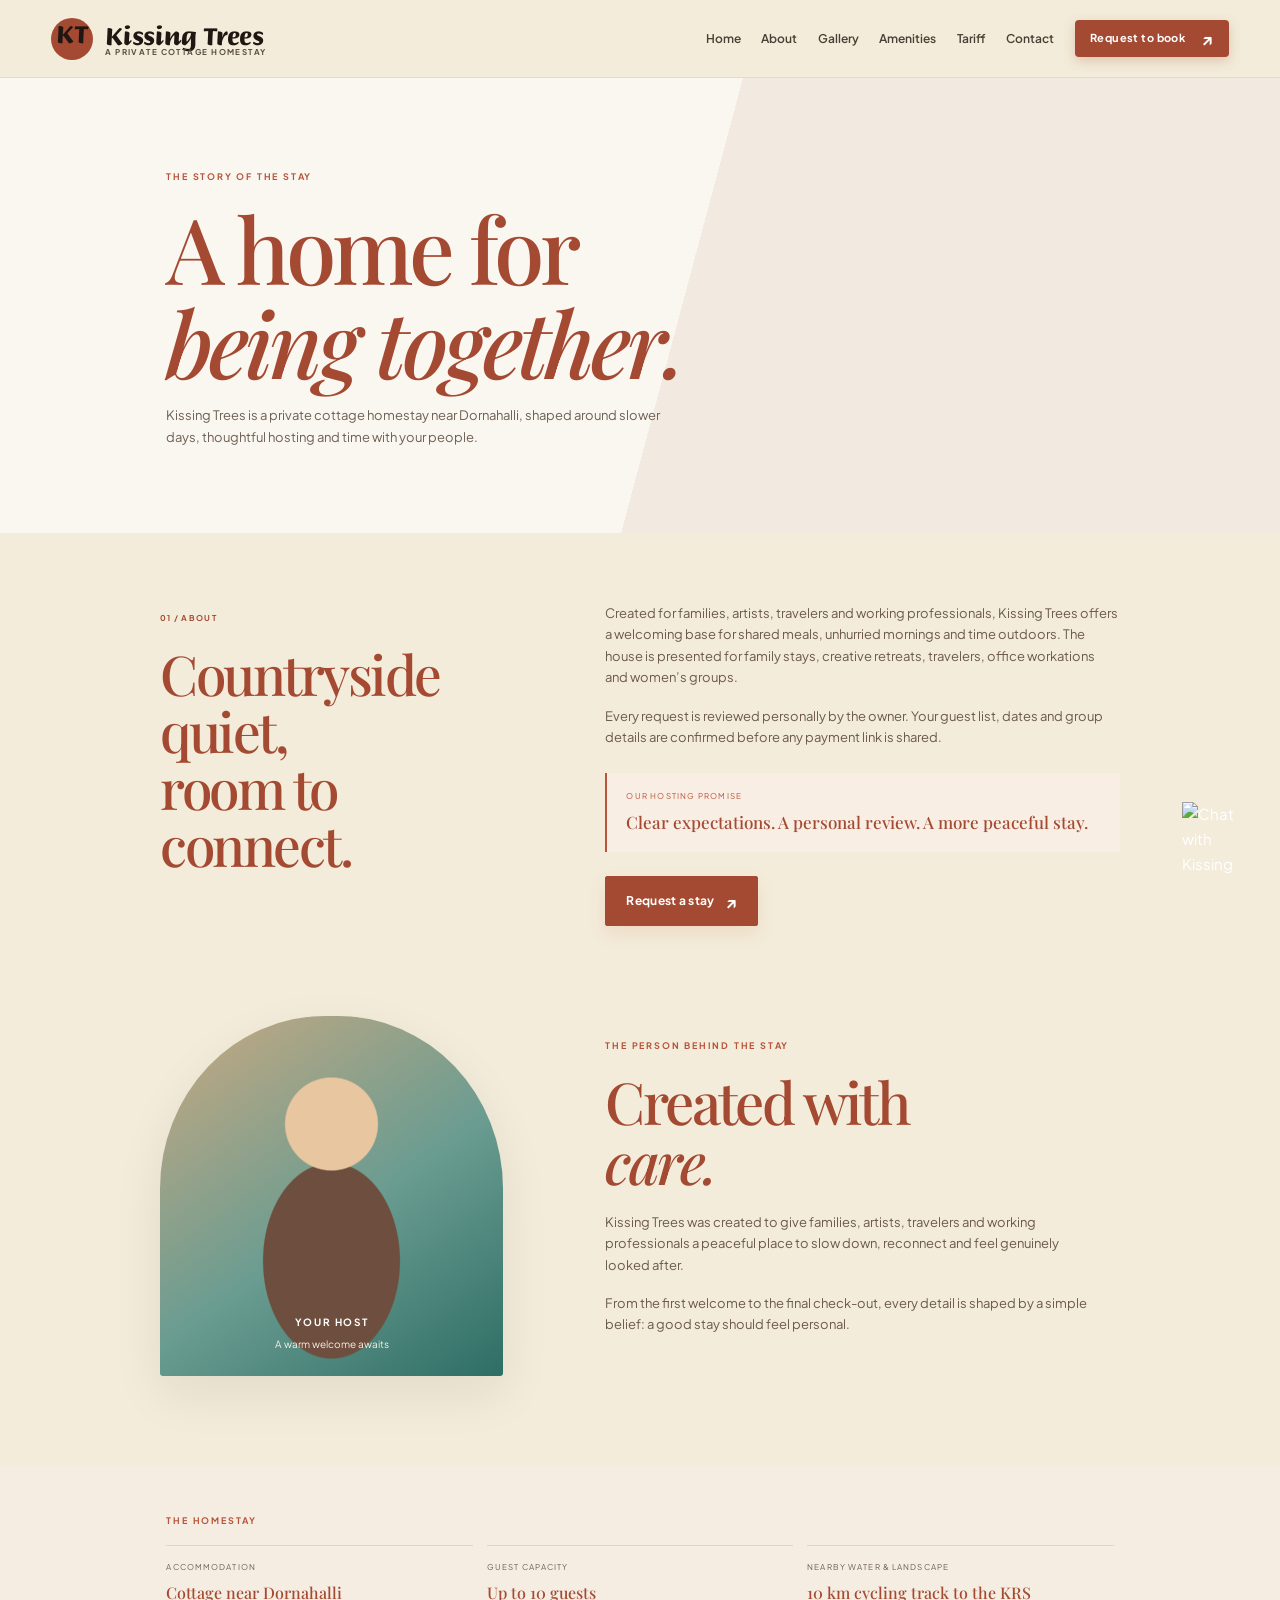
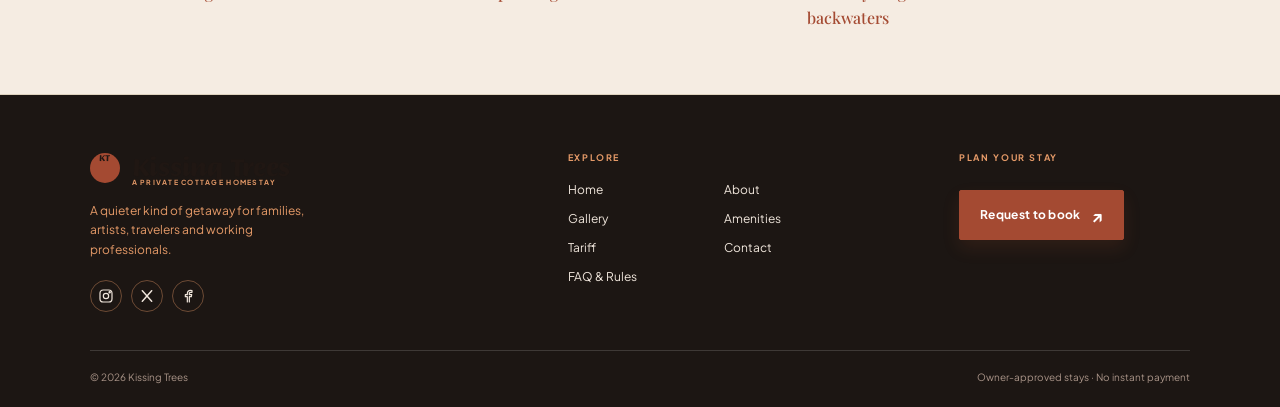
==== commit bae550b8: "Refine audience copy to families, artists, travelers & professionals; rename Rates to Tariff; move F" ====
--- a/about.html
+++ b/about.html
@@ -31,9 +31,8 @@
         <a href="about.html">About</a>
         <a href="gallery.html">Gallery</a>
         <a href="amenities.html">Amenities</a>
-        <a href="pricing.html">Rates</a>
+        <a href="pricing.html">Tariff</a>
         <a href="contact.html">Contact</a>
-        <a href="faq.html">FAQ &amp; Rules</a>
         <a class="nav-cta" href="booking.html">
           Request to book
           <span>↗</span>
@@ -64,9 +63,10 @@
         </div>
         <div class="detail-prose">
           <p>
-            Created for families and couples, Kissing Trees offers a welcoming
-            base for shared meals, unhurried mornings and time outdoors. The
-            house is presented for family stays, married couples and women’s
+            Created for families, artists, travelers and working professionals,
+            Kissing Trees offers a welcoming base for shared meals, unhurried
+            mornings and time outdoors. The house is presented for family
+            stays, creative retreats, travelers, office workations and women’s
             groups.
           </p>
           <p>
@@ -99,8 +99,9 @@
           <p class="eyebrow">THE PERSON BEHIND THE STAY</p>
           <h2>Created with<br /><em>care.</em></h2>
           <p>
-            Kissing Trees was created to give families and couples a peaceful
-            place to slow down, reconnect and feel genuinely looked after.
+            Kissing Trees was created to give families, artists, travelers and
+            working professionals a peaceful place to slow down, reconnect and
+            feel genuinely looked after.
           </p>
           <p>
             From the first welcome to the final check-out, every detail is
@@ -137,8 +138,8 @@
             </span>
           </a>
           <p class="footer-tagline">
-            A quieter kind of getaway for families, couples and meaningful time
-            together.
+            A quieter kind of getaway for families, artists, travelers and
+            working professionals.
           </p>
         </div>
         <div>
@@ -148,7 +149,7 @@
             <a href="about.html">About</a>
             <a href="gallery.html">Gallery</a>
             <a href="amenities.html">Amenities</a>
-            <a href="pricing.html">Rates</a>
+            <a href="pricing.html">Tariff</a>
             <a href="contact.html">Contact</a>
             <a href="faq.html">FAQ &amp; Rules</a>
           </nav>
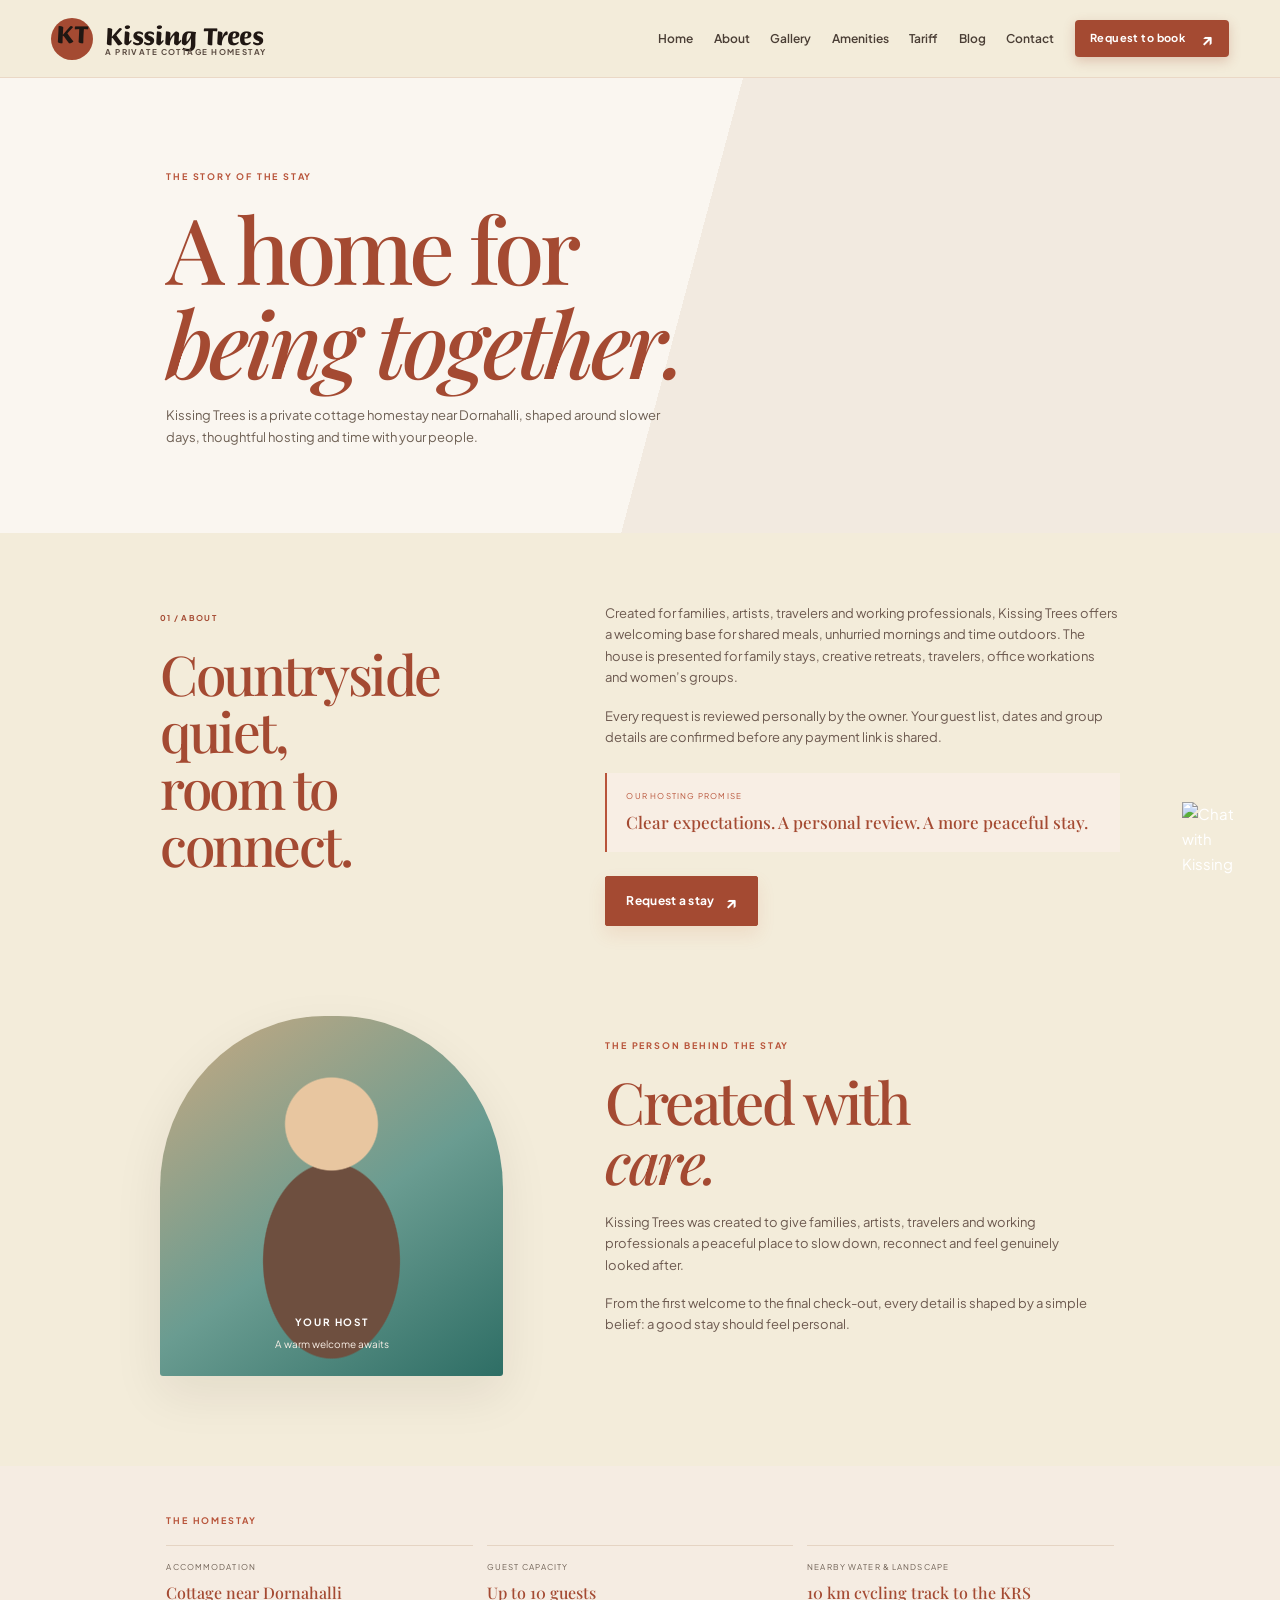
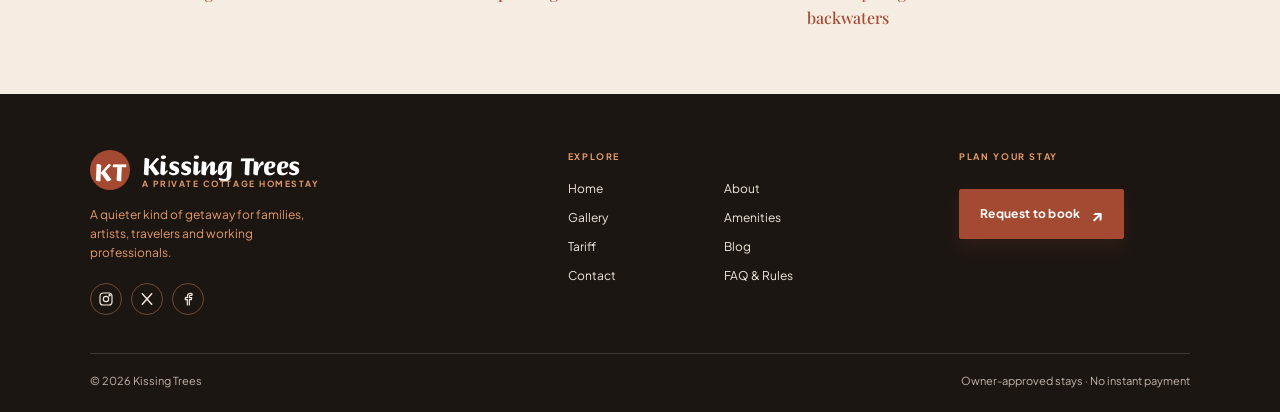
==== commit ebad9afc: "Add blog page, organize CSS into pages folder, and fix UI and booking bugs" ====
--- a/about.html
+++ b/about.html
@@ -32,6 +32,7 @@
         <a href="gallery.html">Gallery</a>
         <a href="amenities.html">Amenities</a>
         <a href="pricing.html">Tariff</a>
+        <a href="blog.html">Blog</a>
         <a href="contact.html">Contact</a>
         <a class="nav-cta" href="booking.html">
           Request to book
@@ -150,6 +151,7 @@
             <a href="gallery.html">Gallery</a>
             <a href="amenities.html">Amenities</a>
             <a href="pricing.html">Tariff</a>
+            <a href="blog.html">Blog</a>
             <a href="contact.html">Contact</a>
             <a href="faq.html">FAQ &amp; Rules</a>
           </nav>
--- a/css/style.css
+++ b/css/style.css
@@ -1,2649 +1,33 @@
-﻿@import url('https://fonts.googleapis.com/css2?family=Briem+Hand:wght@300;400;500;600;700;800;900&family=Delius+Swash+Caps&family=Plus+Jakarta+Sans:ital,wght@0,300..800;1,300..800&family=Playfair+Display:ital,wght@0,400..900;1,400..900&display=swap');
+/* ============================================================
+   KISSING TREES — MASTER STYLESHEET INDEX
+   Core styles live in /css, page-specific styles live in /css/pages:
+     - css/base.css            : Tokens, reset, typography, .button, .eyebrow
+     - css/layout.css          : Header, nav, mobile drawer, footer, chat, subpage shell
+     - css/pages/home.css      : index.html (hero, ribbon, intro, previews, closing CTA)
+     - css/pages/about.css     : about.html (founder portrait/copy, subpage band, facts)
+     - css/pages/gallery.css   : gallery.html (gallery heading, lightbox)
+     - css/pages/amenities.css : amenities.html (amenity card grid)
+     - css/pages/pricing.css   : pricing.html (tariff layout & callout)
+     - css/pages/faq.css       : faq.html (house rules & FAQ accordions)
+     - css/pages/contact.css   : contact.html (contact cards & inquiry form)
+     - css/pages/blog.css      : blog.html (blog cards & social follow banner)
+     - css/pages/booking.css   : booking.html (multi-step form, steppers, ID upload, aside)
+     - css/pages/admin.css     : admin.html (owner login, dashboard table, ID modal)
+   ============================================================ */
+@import url('https://fonts.googleapis.com/css2?family=Briem+Hand:wght@300;400;500;600;700;800;900&family=Delius+Swash+Caps&family=Plus+Jakarta+Sans:ital,wght@0,300..800;1,300..800&family=Playfair+Display:ital,wght@0,400..900;1,400..900&display=swap');
 
-:root {
-  /* Exact Match to Client Reference: Terracotta & Sand Linen */
-  --brand: #a44a32;
-  --brand-hover: #b8543a;
-  --brand-gold: #d99b43;
-  --brand-dark: #201713;
-  --pine: #a44a32;
-  --jade: #b8543a;
-  --foam: #f3ecda;
-  --sand: #ede4d0;
-  --paper: #ffffff;
-  --ink: #201713;
-  --muted: #6e6054;
-  --line: #ded2be;
-  --clay: #a44a32;
-  --shadow: 0 18px 50px rgba(32, 23, 19, 0.08);
-  --serif: "Playfair Display", Georgia, serif;
-  --sans: "Plus Jakarta Sans", "DM Sans", -apple-system, BlinkMacSystemFont, "Segoe UI", sans-serif;
-  --font-delius: "Delius Swash Caps", cursive;
-  --font-briem: "Briem Hand", cursive;
-}
-* {
-  box-sizing: border-box;
-}
-html {
-  scroll-behavior: smooth;
-  scroll-padding-top: 90px;
-}
-body {
-  margin: 0;
-  background: var(--foam);
-  color: var(--ink);
-  font: 15px/1.65 var(--sans);
-  -webkit-font-smoothing: antialiased;
-}
-a {
-  color: inherit;
-  text-decoration: none;
-}
-button,
-input,
-select,
-textarea {
-  font: inherit;
-}
-::selection {
-  background: #f7d5c4;
-  color: #431e13;
-}
-.topbar {
-  height: 78px;
-  padding: 0 clamp(20px, 4vw, 70px);
-  display: flex;
-  align-items: center;
-  justify-content: space-between;
-  gap: 20px;
-  background: #f3ecda;
-  border-bottom: 1px solid rgba(164, 74, 50, 0.12);
-  position: sticky;
-  top: 0;
-  z-index: 100;
-}
-.wordmark {
-  display: flex;
-  align-items: center;
-  gap: 12px;
-  color: #201713;
-  text-decoration: none;
-}
-.wordmark-icon {
-  width: 42px;
-  height: 42px;
-  border-radius: 50%;
-  background: #a44a32;
-  color: #ffffff;
-  display: grid;
-  place-items: center;
-  font-family: var(--serif);
-  font-size: 14px;
-  font-weight: 700;
-  letter-spacing: 0.06em;
-  flex-shrink: 0;
-}
-.wordmark-text,
-.wordmark > span {
-  display: flex;
-  flex-direction: column;
-  font-family: var(--font-briem) !important;
-  font-size: 26px;
-  font-weight: 700;
-  line-height: 1.05;
-  letter-spacing: -0.01em;
-  color: #201713;
-}
-.wordmark-name {
-  display: inline;
-}
-.wordmark small {
-  display: block;
-  font-family: var(--sans) !important;
-  color: #5a4b41;
-  font-size: 8px;
-  letter-spacing: 0.18em;
-  font-weight: 700;
-  margin-top: 1px;
-  text-transform: uppercase;
-}
-.main-nav {
-  display: flex;
-  align-items: center;
-  gap: clamp(10px, 1.6vw, 24px);
-}
-.main-nav a {
-  font-size: 12px;
-  font-weight: 600;
-  color: #4a3e35;
-  transition: color 0.2s;
-  white-space: nowrap;
-}
-.main-nav a:hover {
-  color: #a44a32;
-}
-.main-nav .nav-cta {
-  padding: 9px 15px;
-  background: #a44a32;
-  color: #ffffff !important;
-  font-size: 11px;
-  font-weight: 700;
-  letter-spacing: 0.04em;
-  border-radius: 4px;
-  box-shadow: 0 4px 12px rgba(164, 74, 50, 0.25);
-  display: inline-flex;
-  align-items: center;
-  gap: 6px;
-  transition: background 0.2s, transform 0.2s, box-shadow 0.2s;
-}
-.main-nav .nav-cta:hover {
-  background: #b8543a;
-  transform: translateY(-1px);
-  box-shadow: 0 6px 16px rgba(164, 74, 50, 0.35);
-}
-.nav-cta span,
-.button span {
-  margin-left: 10px;
-  font-size: 17px;
-  line-height: 0;
-}
-.button {
-  display: inline-flex;
-  align-items: center;
-  justify-content: center;
-  padding: 14px 20px;
-  background: var(--pine);
-  color: #fff !important;
-  font-size: 12px;
-  font-weight: 700;
-  letter-spacing: 0.025em;
-  border: 1px solid var(--pine);
-  border-radius: 2px;
-  transition:
-    background 0.2s,
-    transform 0.2s,
-    box-shadow 0.2s;
-  box-shadow: 0 8px 18px #c85a321e;
-}
-.button:hover {
-  background: var(--jade);
-  border-color: var(--jade);
-  transform: translateY(-2px);
-  box-shadow: 0 12px 24px #c85a322a;
-}
-.eyebrow {
-  font-size: 9px;
-  letter-spacing: 0.2em;
-  font-weight: 700;
-  color: var(--jade);
-  margin: 0 0 16px;
-}
-.muted {
-  color: var(--muted);
-}
-h1,
-h2,
-h3,
-p {
-  margin-top: 0;
-}
-h1,
-h2 {
-  font-family: var(--serif);
-  font-weight: 500;
-  letter-spacing: -0.045em;
-  line-height: 1.04;
-  color: var(--pine);
-}
-h1 em,
-h2 em {
-  font-weight: 500;
-  color: var(--clay);
-}
-h2 {
-  font-size: clamp(36px, 5vw, 59px);
-  margin-bottom: 0;
-}
-h3 {
-  font-weight: 600;
-  letter-spacing: -0.03em;
-}
-.section-shell {
-  max-width: 1240px;
-  margin: 0 auto;
-  padding-left: clamp(22px, 7vw, 100px);
-  padding-right: clamp(22px, 7vw, 100px);
-}
-/* ============================================================
-   HOME HERO â€” EXACT CLIENT REFERENCE REPLICA
-   ============================================================ */
-.home-hero {
-  position: relative;
-  width: 100%;
-  min-height: calc(100vh - 78px);
-  display: flex;
-  flex-direction: column;
-  justify-content: space-between;
-  align-items: flex-start;
-  text-align: left;
-  padding: clamp(50px, 8vh, 90px) clamp(24px, 5vw, 80px) 30px;
-  background-image:
-    linear-gradient(90deg, rgba(20, 14, 10, 0.88) 0%, rgba(20, 14, 10, 0.74) 34%, rgba(20, 14, 10, 0.28) 58%, rgba(20, 14, 10, 0.04) 85%, transparent 100%),
-    linear-gradient(180deg, rgba(20, 14, 10, 0.2) 0%, transparent 40%, rgba(20, 14, 10, 0.5) 100%),
-    url('../assets/property-photos/house-exterior.jpeg');
-  background-size: cover;
-  background-position: center 60%;
-  background-repeat: no-repeat;
-  color: #ffffff;
-  box-sizing: border-box;
-  overflow: hidden;
-}
-.hero-left-content {
-  position: relative;
-  z-index: 2;
-  max-width: 540px;
-  margin: auto 0;
-}
-.hero-eyebrow {
-  font-size: 11px;
-  font-weight: 700;
-  letter-spacing: 0.22em;
-  color: #e8d0ba;
-  text-transform: uppercase;
-  margin: 0 0 20px;
-}
-.hero-brand-heading {
-  font-family: var(--font-delius) !important;
-  font-size: clamp(64px, 9.5vw, 115px);
-  font-weight: 400;
-  line-height: 0.90;
-  color: #fffdf8;
-  margin: 0 0 24px;
-  text-shadow: 0 4px 28px rgba(0, 0, 0, 0.6);
-  letter-spacing: 0.01em;
-}
-.hero-tagline {
-  font-family: var(--font-briem) !important;
-  font-size: clamp(21px, 2.5vw, 28px);
-  font-weight: 500;
-  line-height: 1.45;
-  color: #fffdfa;
-  max-width: 480px;
-  margin: 0 0 34px;
-  text-shadow: 0 2px 14px rgba(0, 0, 0, 0.5);
-}
-.hero-actions {
-  display: flex;
-  align-items: center;
-  gap: 28px;
-  margin-bottom: 20px;
-}
-.button-terracotta {
-  background: #a44a32;
-  color: #ffffff !important;
-  padding: 16px 28px;
-  font-size: 11px;
-  font-weight: 700;
-  letter-spacing: 0.14em;
-  text-transform: uppercase;
-  border-radius: 2px;
-  border: 1px solid #a44a32;
-  box-shadow: 0 6px 20px rgba(164, 74, 50, 0.35);
-  display: inline-flex;
-  align-items: center;
-  justify-content: center;
-  transition: background 0.2s, transform 0.2s, box-shadow 0.2s;
-  cursor: pointer;
-}
-.button-terracotta span {
-  margin-left: 8px;
-}
-.button-terracotta:hover {
-  background: #b8543a;
-  transform: translateY(-2px);
-  box-shadow: 0 10px 24px rgba(164, 74, 50, 0.45);
-}
-.text-link-underline {
-  color: #ffffff;
-  font-size: 11px;
-  font-weight: 700;
-  letter-spacing: 0.14em;
-  text-transform: uppercase;
-  border-bottom: 1.5px solid rgba(255, 255, 255, 0.85);
-  padding-bottom: 4px;
-  display: inline-flex;
-  align-items: center;
-  gap: 6px;
-  transition: opacity 0.2s, border-color 0.2s;
-}
-.text-link-underline:hover {
-  opacity: 0.85;
-  border-color: #e8d0ba;
-}
-.hero-meta-strip {
-  position: relative;
-  z-index: 2;
-  width: 100%;
-  display: flex;
-  justify-content: space-between;
-  align-items: flex-end;
-  padding-top: 40px;
-  color: #ded0c4;
-  font-size: 10px;
-  letter-spacing: 0.18em;
-  box-sizing: border-box;
-}
-.hero-coords {
-  display: flex;
-  gap: 24px;
-  text-transform: uppercase;
-}
-.hero-index-label {
-  font-family: var(--serif);
-  font-style: italic;
-  font-size: 13px;
-  color: #ded0c4;
-}
+/* Core & Shared Layout */
+@import url('./base.css');
+@import url('./layout.css');
 
-/* ============================================================
-   TERRACOTTA RIBBON â€” CLIENT REFERENCE REPLICA
-   ============================================================ */
-.terracotta-ribbon {
-  width: 100%;
-  background: #a44a32;
-  padding: 16px 0;
-  overflow: hidden;
-  position: relative;
-  box-sizing: border-box;
-}
-.ribbon-marquee {
-  width: 100%;
-  overflow: hidden;
-  display: flex;
-}
-.ribbon-track {
-  display: flex;
-  width: max-content;
-  will-change: transform;
-  animation: ribbonScroll 24s linear infinite;
-}
-.ribbon-track:hover {
-  animation-play-state: paused;
-}
-.ribbon-group {
-  display: flex;
-  align-items: center;
-  gap: clamp(18px, 3.5vw, 42px);
-  padding-right: clamp(18px, 3.5vw, 42px);
-  font-family: var(--serif);
-  font-style: italic;
-  font-size: clamp(17px, 1.8vw, 22px);
-  color: #fffdf8;
-  white-space: nowrap;
-  flex-shrink: 0;
-  letter-spacing: 0.02em;
-}
-.ribbon-dot {
-  color: #f7d5c4;
-  font-size: 15px;
-  opacity: 0.8;
-}
-
-@keyframes ribbonScroll {
-  0% {
-    transform: translateX(0);
-  }
-  100% {
-    transform: translateX(-50%);
-  }
-}
-
-/* ============================================================
-   INTRO BAND â€” NOT A RESORT. NOT A RUSH.
-   ============================================================ */
-.intro-band {
-  background: #f3ecda;
-  padding: 85px clamp(24px, 8vw, 120px);
-  display: grid;
-  grid-template-columns: 240px 1fr;
-  gap: clamp(30px, 6vw, 80px);
-  align-items: start;
-}
-.intro-side {
-  padding-top: 8px;
-}
-.side-rule {
-  width: 60px;
-  height: 1px;
-  background: #c5b8a5;
-  margin-bottom: 14px;
-}
-.side-label {
-  font-size: 9px;
-  letter-spacing: 0.22em;
-  font-weight: 700;
-  color: #6e6054;
-  text-transform: uppercase;
-  display: block;
-}
-.intro-main h2 {
-  font-family: var(--serif);
-  font-size: clamp(42px, 5.8vw, 70px);
-  font-weight: 500;
-  line-height: 1.05;
-  color: #201713;
-  margin: 0 0 24px;
-  letter-spacing: -0.03em;
-}
-.intro-main h2 em {
-  font-style: italic;
-  font-weight: 400;
-  color: #a44a32;
-}
-.intro-lead {
-  font-size: 14px;
-  line-height: 1.8;
-  color: #5c4d42;
-  max-width: 620px;
-  margin: 0 0 24px;
-}
-.quiet-note {
-  background: #ede4d0;
-  border-left: 2px solid #a44a32;
-  padding: 16px 20px;
-  font-size: 12px;
-  color: #54453b;
-  max-width: 580px;
-}
-/* legacy styles removed */
-.intro-copy {
-  align-self: center;
-  color: var(--muted);
-  font-size: 13px;
-  max-width: 450px;
-}
-.quiet-note {
-  padding: 15px 17px;
-  border-left: 2px solid var(--clay);
-  background: #f8f3e8;
-  color: #5e4e44;
-  font-size: 11px;
-}
-.tiny-sun {
-  color: var(--clay);
-  margin-right: 8px;
-}
-.photo-section {
-  padding-top: 92px;
-  padding-bottom: 100px;
-}
-.section-head {
-  display: flex;
-  align-items: flex-end;
-  justify-content: space-between;
-  gap: 30px;
-  margin-bottom: 32px;
-}
-.section-head > p,
-.section-head > span {
-  font-size: 11px;
-  color: var(--muted);
-  text-align: right;
-}
-.section-head h2 {
-  font-size: clamp(38px, 5.5vw, 62px);
-}
-.editorial-gallery {
-  display: grid;
-  grid-template-columns: 1.2fr 0.8fr 1fr;
-  grid-template-rows: 205px 205px;
-  grid-auto-rows: 205px;
-  gap: 12px;
-}
-.gallery-tile {
-  position: relative;
-  isolation: isolate;
-  overflow: hidden;
-  display: flex;
-  align-items: flex-end;
-  padding: 14px;
-  color: white;
-  font-size: 9px;
-  letter-spacing: 0.05em;
-  background: #cfa38b;
-}
-.gallery-tile img {
-  position: absolute;
-  z-index: 0;
-  inset: 0;
-  width: 100%;
-  height: 100%;
-  object-fit: cover;
-  transition: transform 0.35s ease;
-}
-.gallery-tile:hover img {
-  transform: scale(1.04);
-}
-.gallery-tile:focus-visible {
-  outline: 3px solid var(--clay);
-  outline-offset: -3px;
-}
-.gallery-tile:before {
-  content: "";
-  position: absolute;
-  z-index: 1;
-  inset: 0;
-  background: linear-gradient(180deg, transparent 45%, #1c1613aa);
-}
-.gallery-tile > span {
-  position: relative;
-  z-index: 2;
-}
-.tile-courtyard {
-  grid-row: span 2;
-  background: linear-gradient(
-    145deg,
-    #d8b991 0 18%,
-    #e5c3b3 19% 48%,
-    #ba6544 49% 75%,
-    #6b3f2e
-  );
-}
-.tile-living {
-  background: linear-gradient(140deg, #d9c6a9, #c89578 55%, #8c4c34);
-}
-.tile-garden {
-  background: linear-gradient(140deg, #e5cdb0, #d99966 52%, #9e5334);
-}
-.tile-sunset {
-  background: linear-gradient(145deg, #f2c899, #df7b54 50%, #9e4b30);
-}
-.tile-bedroom {
-  background: linear-gradient(140deg, #e5d9c4, #c99c85 55%, #884b36);
-}
-.tile-dining {
-  background: linear-gradient(140deg, #e6cda6, #bb8864 55%, #7e4431);
-}
-.tile-living:after,
-.tile-bedroom:after,
-.tile-dining:after {
-  display: none;
-}
-.sample-stamp {
-  font-size: 8px !important;
-  letter-spacing: 0.1em;
-  color: #946841 !important;
-  font-weight: 700;
-}
-.amenity-section {
-  background: #f3eae0;
-  padding: 82px 0;
-}
-.amenity-layout {
-  display: grid;
-  grid-template-columns: 0.8fr 1.2fr;
-  gap: 8vw;
-  align-items: center;
-}
-.amenity-intro h2 {
-  font-size: clamp(42px, 5vw, 60px);
-  margin-bottom: 18px;
-}
-.amenity-intro p:not(.eyebrow) {
-  font-size: 12px;
-}
-.sample-stamp {
-  display: inline-block;
-  margin-top: 20px;
-  padding: 7px 9px;
-  border: 1px solid #c9b899;
-}
-.amenity-grid {
-  display: grid;
-  grid-template-columns: repeat(3, 1fr);
-  gap: 10px;
-}
-.amenity-grid .card {
-  min-height: 125px;
-  display: flex;
-  flex-direction: column;
-  justify-content: flex-end;
-  background: #f8f5ed;
-  border: 1px solid #dcd8c8;
-  border-radius: 2px;
-  padding: 15px;
-  box-shadow: none;
-}
-.amenity-grid .ic {
-  font-size: 20px;
-}
-.amenity-grid b {
-  font-size: 11px;
-  line-height: 1.3;
-}
-.rate-section {
-  padding-top: 90px;
-  padding-bottom: 95px;
-}
-.rate-grid {
-  display: grid;
-  grid-template-columns: repeat(3, 1fr);
-  gap: 12px;
-}
-.rate-card {
-  min-height: 173px;
-  display: grid;
-  grid-template-columns: 1fr auto;
-  grid-template-rows: auto 1fr auto;
-  align-items: end;
-  position: relative;
-  padding: 21px;
-  background: var(--paper);
-  border: 1px solid var(--line);
-}
-.featured-rate {
-  background: #fdf5ed;
-  border-color: #ebd3be;
-}
-.rate-no {
-  grid-column: 1/-1;
-  align-self: start;
-  font: italic 14px var(--serif);
-  color: var(--clay);
-}
-.rate-card small {
-  color: var(--muted);
-  font-size: 8px;
-  letter-spacing: 0.15em;
-}
-.rate-card h3 {
-  font: 500 20px var(--serif);
-  color: var(--pine);
-  margin: 3px 0 0;
-}
-.rate-card strong {
-  font: 500 23px var(--serif);
-  color: var(--pine);
-  text-align: right;
-}
-.rate-unit {
-  grid-column: 1/-1;
-  font-size: 8px;
-  letter-spacing: 0.1em;
-  color: var(--muted);
-  text-transform: uppercase;
-}
-.price-note {
-  display: flex;
-  align-items: center;
-  gap: 14px;
-  padding: 15px 18px;
-  margin-top: 12px;
-  background: #eee9db;
-  color: #6c594f;
-  font-size: 10px;
-}
-.price-note p {
-  margin: 0;
-}
-.note-symbol {
-  color: var(--jade);
-  font-size: 17px;
-}
-.rules-section {
-  display: grid;
-  grid-template-columns: 0.85fr 1.15fr;
-  gap: 10vw;
-  padding: 86px clamp(25px, 13vw, 180px);
-  background: #f6ede3;
-}
-.rules-aside h2 {
-  font-size: clamp(42px, 6vw, 67px);
-  margin-bottom: 18px;
-}
-.rules-aside > p:not(.eyebrow) {
-  font-size: 12px;
-  color: #6c594f;
-  margin-bottom: 22px;
-}
-.rules-list article {
-  display: grid;
-  grid-template-columns: 34px 1fr;
-  gap: 12px;
-  padding: 14px 0;
-  border-bottom: 1px solid #e5d4c3;
-}
-.rules-list article:first-child {
-  padding-top: 0;
-}
-.rules-list article > span {
-  font: italic 13px var(--serif);
-  color: var(--clay);
-}
-.rules-list p {
-  font-size: 12px;
-  margin: 0;
-  color: #5e4e44;
-}
-.booking-steps {
-  padding-top: 93px;
-  padding-bottom: 98px;
-}
-.booking-steps .section-head > p {
-  max-width: 220px;
-  text-align: left;
-}
-.step-line {
-  display: grid;
-  grid-template-columns: repeat(3, 1fr);
-  gap: 25px;
-  position: relative;
-}
-.step-line:before {
-  content: "";
-  height: 1px;
-  position: absolute;
-  left: 9px;
-  right: 20%;
-  top: 17px;
-  background: #e5d4c3;
-}
-.step-line article {
-  position: relative;
-  padding-top: 45px;
-}
-.step-number {
-  position: absolute;
-  top: 0;
-  left: 0;
-  width: 35px;
-  height: 35px;
-  display: grid;
-  place-items: center;
-  border-radius: 50%;
-  background: var(--foam);
-  border: 1px solid #d9b89f;
-  color: var(--pine);
-  font: italic 12px var(--serif);
-}
-.step-line h3 {
-  font: 500 19px var(--serif);
-  color: var(--pine);
-  margin: 0 0 8px;
-}
-.step-line p {
-  font-size: 11px;
-  color: var(--muted);
-  max-width: 260px;
-}
-.faq-section {
-  background: #eae6d9;
-  padding: 80px 0;
-}
-.faq-layout {
-  display: grid;
-  grid-template-columns: 0.8fr 1.2fr;
-  gap: 9vw;
-}
-.faq-layout h2 {
-  font-size: clamp(40px, 5.4vw, 62px);
-}
-.faq-list details {
-  border: 1px solid transparent;
-  border-bottom-color: var(--line);
-  border-radius: 4px;
-  padding: 0 18px;
-  margin: 0;
-  background: rgba(255, 253, 248, 0.42);
-  transition:
-    background 0.2s ease,
-    border-color 0.2s ease,
-    transform 0.2s ease;
-}
-.faq-list summary {
-  display: flex;
-  align-items: center;
-  gap: 20px;
-  list-style: none;
-  cursor: pointer;
-  min-height: 68px;
-  font-size: 13px;
-  font-weight: 650;
-  color: var(--pine);
-}
-.faq-list summary::-webkit-details-marker {
-  display: none;
-}
-.faq-list .faq-number {
-  flex: 0 0 28px;
-  color: var(--clay);
-  font: italic 15px var(--serif);
-}
-.faq-list .faq-question {
-  flex: 1;
-}
-.faq-list .faq-toggle {
-  color: var(--clay);
-  font-size: 23px;
-  font-weight: 400;
-  line-height: 1;
-  transition: transform 0.2s ease;
-}
-.faq-list details[open] {
-  border-color: #d7d2c4;
-  background: var(--paper);
-  transform: translateX(4px);
-}
-.faq-list details[open] .faq-toggle {
-  transform: rotate(45deg);
-}
-.faq-list details:not([open]):hover {
-  border-color: #d7d2c4;
-  background: rgba(255, 253, 248, 0.8);
-}
-.faq-list details p {
-  max-width: 520px;
-  margin: -2px 48px 20px;
-  font-size: 12px;
-  line-height: 1.8;
-  color: var(--muted);
-}
-.guest-notes {
-  padding-top: 85px;
-  padding-bottom: 90px;
-}
-.review-grid {
-  display: grid;
-  grid-template-columns: repeat(3, 1fr);
-  gap: 13px;
-}
-.review-grid blockquote {
-  margin: 0;
-  padding: 22px;
-  background: var(--paper);
-  border-top: 2px solid #c85a32;
-  min-height: 160px;
-}
-.review-grid blockquote > span {
-  font-size: 9px;
-  letter-spacing: 0.18em;
-  color: #b17c51;
-}
-.review-grid blockquote p {
-  font: 500 17px/1.45 var(--serif);
-  color: var(--pine);
-  margin: 17px 0;
-}
-.review-grid cite {
-  font-style: normal;
-  font-size: 9px;
-  color: var(--muted);
-}
-.location-section {
-  display: grid;
-  grid-template-columns: 1fr 1fr;
-  background: #f5ece2;
-  min-height: 400px;
-}
-.map-art {
-  position: relative;
-  overflow: hidden;
-  min-height: 350px;
-  background:
-    radial-gradient(ellipse at 76% 18%, #f5e4b9 0 8%, transparent 9%),
-    linear-gradient(155deg, #dfc3a9, #7aafa0 55%, #468b81);
-}
-.map-art:before,
-.map-art:after {
-  content: "";
-  position: absolute;
-  border-radius: 50%;
-  background: #e6d4b1;
-  transform: rotate(-15deg);
-}
-.map-art:before {
-  width: 120%;
-  height: 48%;
-  left: -16%;
-  bottom: -14%;
-}
-.map-art:after {
-  width: 95%;
-  height: 17%;
-  left: -5%;
-  bottom: 21%;
-  background: #ffffff4d;
-}
-.map-label,
-.map-water,
-.map-pin,
-.map-path {
-  position: absolute;
-  z-index: 1;
-}
-.map-label {
-  top: 23px;
-  left: 25px;
-  padding: 6px 9px;
-  background: #fffdf0c9;
-  color: var(--pine);
-  font-size: 8px;
-  letter-spacing: 0.12em;
-}
-.map-water {
-  right: 23px;
-  top: 48%;
-  color: #f8eee4b8;
-  font: italic 11px var(--serif);
-  letter-spacing: 0.16em;
-}
-.map-path {
-  height: 150px;
-  width: 120px;
-  left: 53%;
-  top: 31%;
-  border: 1px dashed #fffdf0;
-  transform: rotate(29deg);
-  border-radius: 55%;
-}
-.map-pin {
-  left: 51%;
-  top: 43%;
-  width: 30px;
-  height: 30px;
-  display: grid;
-  place-items: center;
-  border-radius: 50% 50% 50% 0;
-  transform: rotate(-45deg);
-  background: var(--pine);
-  color: white;
-  font-size: 8px;
-}
-.map-pin::first-letter {
-  transform: rotate(45deg);
-}
-.location-copy {
-  align-self: center;
-  padding: 56px clamp(30px, 8vw, 100px);
-}
-.location-copy h2 {
-  font-size: clamp(37px, 5vw, 57px);
-  margin-bottom: 19px;
-}
-.location-copy > p:not(.eyebrow) {
-  max-width: 360px;
-  font-size: 12px;
-  color: #645348;
-}
-.contact-line {
-  display: grid;
-  gap: 4px;
-  margin-top: 25px;
-  padding-top: 16px;
-  border-top: 1px solid #e5d4c3;
-}
-.contact-line span {
-  font-size: 8px;
-  letter-spacing: 0.16em;
-  color: var(--muted);
-}
-.contact-line strong {
-  font-size: 11px;
-  color: var(--pine);
-}
-.closing-cta {
-  position: relative;
-  isolation: isolate;
-  overflow: hidden;
-  text-align: center;
-  padding: 88px 20px 78px;
-  background: var(--pine);
-  color: #f7eee6;
-}
-.closing-cta .eyebrow {
-  color: #f4c7ab;
-}
-.closing-cta h2 {
-  font-size: clamp(47px, 7vw, 78px);
-  color: #fffaf0;
-  margin-bottom: 15px;
-}
-.closing-cta h2 em {
-  color: #dfaa83;
-}
-.closing-cta > p:not(.eyebrow) {
-  font-size: 12px;
-  color: #ebdcd0;
-}
-.button-cream {
-  margin-top: 12px;
-  background: var(--foam);
-  border-color: var(--foam);
-  color: var(--pine) !important;
-}
-.button-cream:hover {
-  background: #fff;
-}
-.cta-footnote {
-  display: block;
-  margin-top: 17px;
-  color: #debfa9;
-  font-size: 8px;
-  letter-spacing: 0.08em;
-}
-.cta-orbit {
-  position: absolute;
-  z-index: -1;
-  border: 1px solid #ffffff18;
-  border-radius: 50%;
-  width: 440px;
-  height: 440px;
-  left: -170px;
-  top: -210px;
-}
-.orbit-two {
-  left: auto;
-  right: -200px;
-  top: auto;
-  bottom: -300px;
-  width: 600px;
-  height: 600px;
-}
-.site-footer {
-  min-height: 86px;
-  display: flex;
-  align-items: center;
-  justify-content: space-between;
-  gap: 18px;
-  padding: 18px clamp(20px, 5vw, 78px);
-  background: #f0ede2;
-  border-top: 1px solid var(--line);
-  color: var(--muted);
-  font-size: 9px;
-}
-.site-footer .wordmark {
-  font-size: 13px;
-}
-.site-footer .wordmark-icon {
-  width: 30px;
-  height: 30px;
-  font-size: 9px;
-}
-.site-footer .wordmark small {
-  font-size: 7px;
-}
-/* Booking flow */
-.form-page,
-.admin-page {
-  min-height: 100vh;
-}
-.booking-main {
-  max-width: 1180px;
-  margin: auto;
-  padding: 30px clamp(20px, 5vw, 65px) 80px;
-}
-.booking-topline {
-  display: flex;
-  justify-content: space-between;
-  gap: 15px;
-  padding: 4px 0 25px;
-  border-bottom: 1px solid var(--line);
-}
-.back-link {
-  font-size: 8px;
-  font-weight: 700;
-  letter-spacing: 0.15em;
-  color: var(--muted);
-}
-.back-link span {
-  padding: 0 7px;
-  color: var(--clay);
-}
-.demo-tag {
-  font-size: 8px;
-  letter-spacing: 0.1em;
-  color: #8d744d;
-}
-.booking-layout {
-  display: grid;
-  grid-template-columns: minmax(0, 1.2fr) minmax(260px, 0.8fr);
-  gap: clamp(35px, 7vw, 92px);
-  padding-top: 37px;
-}
-.booking-form-panel h1 {
-  font-size: clamp(49px, 6vw, 75px);
-  margin: 0 0 13px;
-}
-.booking-lead {
-  max-width: 480px;
-  font-size: 12px;
-  color: var(--muted);
-}
-.progress-track {
-  display: flex;
-  gap: 5px;
-  margin: 30px 0 8px;
-}
-.progress-track span {
-  height: 3px;
-  flex: 1;
-  background: #dddacd;
-}
-.progress-track .progress-active {
-  background: var(--jade);
-}
-.progress-label {
-  display: flex;
-  justify-content: space-between;
-  color: #89776d;
-  font-size: 8px;
-  letter-spacing: 0.12em;
-  margin-bottom: 23px;
-}
-.booking-form-panel fieldset {
-  border: 0;
-  padding: 0;
-  margin: 0;
-  background: transparent;
-  box-shadow: none;
-}
-.booking-form-panel legend {
-  display: flex;
-  align-items: center;
-  gap: 12px;
-  padding: 0;
-  margin-bottom: 17px;
-  font: 500 22px var(--serif);
-  color: var(--pine);
-}
-.legend-number {
-  font: italic 12px var(--serif);
-  color: var(--clay);
-}
-.booking-form-panel label {
-  display: block;
-  font-size: 10px;
-  font-weight: 700;
-  color: #5e4d43;
-  margin: 14px 0;
-}
-.booking-form-panel input,
-.booking-form-panel select,
-.booking-form-panel textarea {
-  display: block;
-  width: 100%;
-  margin-top: 6px;
-  padding: 11px 12px;
-  border: 1px solid #d4d4c9;
-  border-radius: 2px;
-  background: #fffdf8;
-  color: var(--ink);
-  font-size: 12px;
-}
-.booking-form-panel input:focus,
-.booking-form-panel select:focus,
-.booking-form-panel textarea:focus {
-  outline: 2px solid #dc6b3f35;
-  border-color: var(--jade);
-}
-.booking-form-panel .row3 {
-  display: grid;
-  grid-template-columns: repeat(3, 1fr);
-  gap: 12px;
-}
-.booking-form-panel .row2 {
-  display: grid;
-  grid-template-columns: repeat(2, 1fr);
-  gap: 12px;
-}
-.booking-form-panel .check {
-  display: flex;
-  align-items: flex-start;
-  gap: 11px;
-  margin: 22px 0;
-  font-weight: 400;
-  line-height: 1.6;
-}
-.booking-form-panel .check input {
-  width: auto;
-  margin-top: 3px;
-  accent-color: var(--pine);
-}
-.booking-form-panel .check span {
-  font-size: 10px;
-  font-weight: 500;
-}
-.form-next {
-  margin-top: 5px;
-  min-height: 44px;
-}
-.privacy-note {
-  display: flex;
-  gap: 12px;
-  align-items: flex-start;
-  margin: 20px 0;
-  padding: 14px;
-  background: #f8eee4;
-  color: #645348;
-}
-.privacy-note > span {
-  width: 19px;
-  height: 19px;
-  flex: 0 0 auto;
-  display: grid;
-  place-items: center;
-  background: #ebd8c8;
-  border-radius: 50%;
-  font-size: 10px;
-  color: var(--pine);
-}
-.privacy-note p {
-  font-size: 9px;
-  margin: 0;
-}
-.label-soft {
-  font-size: 9px;
-  color: var(--muted);
-  font-weight: 400;
-}
-.form-footnote {
-  max-width: 440px;
-  margin-top: 20px;
-  color: var(--muted);
-  font-size: 9px;
-}
-.result {
-  display: none;
-  padding: 17px 18px;
-  margin: 16px 0;
-  border: 1px solid;
-  border-radius: 2px;
-  font-size: 11px;
-  line-height: 1.65;
-}
-.result.ok,
-.result.success-result {
-  background: #f8eee4;
-  border-color: #e0c2ac;
-  color: #543224;
-}
-.result.block {
-  background: #f8ebe5;
-  border-color: #d8afa0;
-  color: #713f31;
-}
-.result.review {
-  background: #f4eedf;
-  border-color: #decca2;
-  color: #71571d;
-}
-.result.success-result {
-  font-size: 13px;
-}
-.booking-aside {
-  align-self: start;
-  margin-top: 16px;
-  background: #f4ece1;
-}
-.aside-art {
-  height: 200px;
-  position: relative;
-  overflow: hidden;
-  background: linear-gradient(
-    155deg,
-    #e9d4b5 0 25%,
-    #e2bfae 26% 48%,
-    #b55a38 49% 100%
-  );
-}
-.aside-sun {
-  top: 15%;
-  right: 21%;
-  width: 50px;
-  height: 50px;
-}
-.aside-water {
-  position: absolute;
-  left: -10%;
-  right: -10%;
-  bottom: -30%;
-  height: 68%;
-  border-radius: 50%;
-  background: linear-gradient(170deg, #e5d4b3, #b9a17a);
-}
-.aside-art-label {
-  position: absolute;
-  left: 15px;
-  bottom: 13px;
-  padding: 6px 8px;
-  color: #fff;
-  background: #261a159e;
-  font-size: 8px;
-  letter-spacing: 0.15em;
-}
-.aside-content {
-  padding: 25px;
-}
-.aside-content h2 {
-  font-size: 33px;
-  margin-bottom: 20px;
-}
-.aside-content ul {
-  list-style: none;
-  padding: 0;
-  margin: 0 0 23px;
-}
-.aside-content li {
-  padding: 9px 0;
-  border-bottom: 1px solid #d2d4c7;
-  font-size: 10px;
-  color: #5e4e44;
-}
-.aside-content li span {
-  margin-right: 10px;
-  color: var(--clay);
-  font: italic 11px var(--serif);
-}
-.aside-rule {
-  padding: 14px;
-  background: #f7f4ec;
-}
-.aside-rule strong {
-  font: 500 15px var(--serif);
-  color: var(--pine);
-}
-.aside-rule p {
-  margin: 7px 0 0;
-  color: var(--muted);
-  font-size: 9px;
-}
-.aside-content > .text-link {
-  display: inline-block;
-  margin-top: 18px;
-  font-size: 9px;
-}
-#step2 {
-  display: none;
-}
-#step2[style*="block"] {
-  display: block;
-}
-/* Owner desk */
-.dashboard-main {
-  max-width: 1320px;
-  margin: auto;
-  padding: 58px clamp(20px, 5vw, 75px) 70px;
-}
-.dashboard-heading {
-  display: flex;
-  align-items: flex-end;
-  justify-content: space-between;
-  gap: 30px;
-  padding-bottom: 27px;
-  border-bottom: 1px solid var(--line);
-}
-.dashboard-heading h1 {
-  font-size: clamp(48px, 6vw, 72px);
-  margin: 0 0 9px;
-}
-.dashboard-intro {
-  color: var(--muted);
-  font-size: 12px;
-  margin: 0;
-}
-.dashboard-booking-link {
-  flex: 0 0 auto;
-}
-.dashboard-notice {
-  display: flex;
-  gap: 12px;
-  align-items: center;
-  margin: 21px 0 48px;
-  padding: 13px 16px;
-  background: #ececdf;
-  border-left: 2px solid var(--jade);
-  color: #6c594f;
-}
-.notice-icon {
-  height: 19px;
-  width: 19px;
-  flex: 0 0 auto;
-  border: 1px solid #e0bba7;
-  border-radius: 50%;
-  display: grid;
-  place-items: center;
-  font: italic 11px var(--serif);
-  color: var(--pine);
-}
-.dashboard-notice p {
-  font-size: 10px;
-  margin: 0;
-}
-.dashboard-notice strong {
-  color: var(--pine);
-}
-.table-heading {
-  display: flex;
-  align-items: end;
-  justify-content: space-between;
-  margin-bottom: 18px;
-}
-.table-heading h2 {
-  font-size: 34px;
-}
-.table-heading .eyebrow {
-  margin-bottom: 7px;
-}
-.local-indicator {
-  font-size: 8px;
-  letter-spacing: 0.12em;
-  color: var(--muted);
-}
-.table-frame {
-  overflow-x: auto;
-  background: var(--paper);
-  border: 1px solid var(--line);
-  box-shadow: var(--shadow);
-}
-table {
-  width: 100%;
-  min-width: 900px;
-  border-collapse: collapse;
-  font-size: 10px;
-}
-th,
-td {
-  padding: 14px 13px;
-  border-bottom: 1px solid #ebdcd0;
-  text-align: left;
-  vertical-align: top;
-}
-th {
-  background: #efede3;
-  color: #7f6e64;
-  font-size: 8px;
-  letter-spacing: 0.13em;
-  font-weight: 700;
-  text-transform: uppercase;
-}
-tbody tr:last-child td {
-  border-bottom: 0;
-}
-tbody tr:hover {
-  background: #f9f7f0;
-}
-td b {
-  color: var(--pine);
-  font-size: 10px;
-}
-td .small {
-  font-size: 8px;
-  color: var(--muted);
-  line-height: 1.55;
-}
-.chip {
-  display: inline-flex;
-  padding: 4px 8px;
-  border-radius: 20px;
-  font-size: 8px;
-  letter-spacing: 0.05em;
-  font-weight: 700;
-  white-space: nowrap;
-}
-.chip.a {
-  background: #f8eee4;
-  color: #4a2c20;
-}
-.chip.r {
-  background: #f4eddc;
-  color: #745b25;
-}
-.chip.p {
-  background: #f7eee6;
-  color: #5e4e44;
-}
-.chip.d {
-  background: #f5e6e1;
-  color: #934a38;
-}
-.table-frame .btn {
-  padding: 7px 10px;
-  font-size: 9px;
-  box-shadow: none;
-  margin: 0 3px 4px 0;
-}
-.table-frame .btn.alt {
-  background: transparent;
-}
-.dashboard-bottom {
-  display: flex;
-  align-items: center;
-  justify-content: space-between;
-  gap: 15px;
-  padding-top: 15px;
-  color: var(--muted);
-  font-size: 9px;
-}
-.dashboard-bottom p {
-  margin: 0;
-}
-.text-button {
-  background: transparent;
-  color: #8b6554 !important;
-  border: 0;
-  box-shadow: none;
-  padding: 6px 0;
-  font-size: 9px;
-}
-.text-button:hover {
-  background: transparent;
-  color: #a34234 !important;
-  box-shadow: none;
-}
-.owner-reminder {
-  display: flex;
-  align-items: center;
-  gap: 17px;
-  margin-top: 50px;
-  padding: 18px 20px;
-  background: #f5ece2;
-}
-.reminder-mark {
-  height: 37px;
-  width: 37px;
-  flex: 0 0 auto;
-  border-radius: 50%;
-  display: grid;
-  place-items: center;
-  background: var(--pine);
-  color: white;
-  font-size: 9px;
-}
-.owner-reminder .eyebrow {
-  margin: 0 0 4px;
-  font-size: 8px;
-}
-.owner-reminder p:last-child {
-  margin: 0;
-  color: #68564c;
-  font-size: 10px;
-}
-@media (max-width: 900px) {
-  .hero-features-bar {
-    grid-template-columns: repeat(2, 1fr);
-    gap: 16px;
-    padding: 18px 20px;
-  }
-  .intro-band {
-    padding-left: 10vw;
-    padding-right: 10vw;
-    gap: 30px 8vw;
-  }
-  .booking-layout {
-    gap: 30px;
-  }
-  .dashboard-main {
-    padding-top: 42px;
-  }
-  .main-nav {
-    gap: 12px;
-  }
-  .main-nav a {
-    font-size: 11px;
-  }
-}
-@media (max-width: 680px) {
-  .topbar {
-    height: auto;
-    min-height: 68px;
-    padding: 12px 18px;
-  }
-  .main-nav {
-    gap: 8px 12px;
-    justify-content: flex-end;
-  }
-  .main-nav a {
-    font-size: 10px;
-  }
-  .main-nav .nav-owner {
-    display: none;
-  }
-  .main-nav .nav-cta {
-    padding: 8px 12px;
-  }
-  .wordmark-text,
-  .wordmark > span {
-    font-size: 22px;
-  }
-  .wordmark-icon {
-    height: 34px;
-    width: 34px;
-    font-size: 11px;
-  }
-  .home-hero {
-    min-height: auto;
-    padding: 48px 18px 30px;
-  }
-  .hero-title,
-  .hero-brand-heading {
-    font-size: 46px;
-  }
-  .hero-tagline {
-    font-size: 22px;
-  }
-  .hero-features-bar {
-    grid-template-columns: 1fr;
-    gap: 14px;
-    text-align: center;
-    padding: 16px;
-  }
-  .hero-description {
-    font-size: 12px;
-  }
-  .hero-meta {
-    margin-top: 23px;
-    flex-wrap: wrap;
-  }
-  .hero-index {
-    left: 20px;
-    bottom: 16px;
-  }
-  .intro-band {
-    grid-template-columns: 1fr;
-    gap: 12px;
-    padding: 56px 22px;
-  }
-  .intro-band > .eyebrow {
-    grid-column: auto;
-    margin: 0;
-  }
-  .intro-band h2 {
-    font-size: 45px;
-  }
-  .intro-copy {
-    font-size: 12px;
-  }
-  .photo-section {
-    padding-top: 63px;
-    padding-bottom: 65px;
-  }
-  .section-head {
-    align-items: flex-start;
-    flex-direction: column;
-    gap: 12px;
-    margin-bottom: 22px;
-  }
-  .section-head > p,
-  .section-head > span {
-    text-align: left;
-  }
-  .editorial-gallery {
-    grid-template-columns: 1fr 1fr;
-    grid-template-rows: 155px 155px 155px;
-    gap: 8px;
-  }
-  .tile-courtyard {
-    grid-row: span 2;
-  }
-  .gallery-tile {
-    font-size: 8px;
-    padding: 9px;
-  }
-  .amenity-section {
-    padding: 57px 0;
-  }
-  .amenity-layout {
-    grid-template-columns: 1fr;
-    gap: 27px;
-  }
-  .amenity-intro h2 {
-    font-size: 45px;
-  }
-  .amenity-grid {
-    grid-template-columns: repeat(2, 1fr);
-  }
-  .amenity-grid .card {
-    min-height: 104px;
-  }
-  .rate-section {
-    padding-top: 62px;
-    padding-bottom: 66px;
-  }
-  .rate-grid {
-    grid-template-columns: 1fr;
-  }
-  .rate-card {
-    min-height: 133px;
-  }
-  .rules-section {
-    grid-template-columns: 1fr;
-    gap: 25px;
-    padding: 58px 23px;
-  }
-  .rules-aside h2 {
-    font-size: 50px;
-  }
-  .booking-steps {
-    padding-top: 64px;
-    padding-bottom: 65px;
-  }
-  .step-line {
-    grid-template-columns: 1fr;
-    gap: 0;
-  }
-  .step-line:before {
-    left: 17px;
-    right: auto;
-    top: 15px;
-    bottom: 20px;
-    height: auto;
-    width: 1px;
-  }
-  .step-line article {
-    padding: 0 0 22px 50px;
-    min-height: 80px;
-  }
-  .step-number {
-    left: 0;
-  }
-  .step-line p {
-    max-width: none;
-  }
-  .faq-section {
-    padding: 60px 0;
-  }
-  .faq-layout {
-    grid-template-columns: 1fr;
-    gap: 16px;
-  }
-  .faq-layout h2 {
-    font-size: 45px;
-  }
-  .guest-notes {
-    padding-top: 62px;
-    padding-bottom: 62px;
-  }
-  .review-grid {
-    grid-template-columns: 1fr;
-  }
-  .review-grid blockquote {
-    min-height: 0;
-  }
-  .location-section {
-    grid-template-columns: 1fr;
-  }
-  .map-art {
-    min-height: 235px;
-  }
-  .location-copy {
-    padding: 40px 24px;
-  }
-  .closing-cta {
-    padding: 66px 20px;
-  }
-  .site-footer {
-    flex-wrap: wrap;
-    justify-content: center;
-    text-align: center;
-  }
-  .booking-main {
-    padding: 22px 18px 55px;
-  }
-  .booking-layout {
-    grid-template-columns: 1fr;
-    padding-top: 27px;
-  }
-  .booking-aside {
-    grid-row: 1;
-    margin: 0;
-  }
-  .aside-art {
-    height: 155px;
-  }
-  .aside-content {
-    padding: 20px;
-  }
-  .aside-content h2 {
-    font-size: 29px;
-  }
-  .booking-form-panel {
-    grid-row: 2;
-  }
-  .booking-form-panel h1 {
-    font-size: 55px;
-  }
-  .booking-form-panel .row3 {
-    gap: 8px;
-  }
-  .booking-form-panel .row3 label {
-    font-size: 9px;
-  }
-  .booking-form-panel .row2 {
-    grid-template-columns: 1fr;
-  }
-  .booking-topline {
-    align-items: flex-start;
-    flex-direction: column;
-    gap: 5px;
-  }
-  .dashboard-main {
-    padding: 38px 18px 55px;
-  }
-  .dashboard-heading {
-    align-items: flex-start;
-    flex-direction: column;
-  }
-  .dashboard-heading h1 {
-    font-size: 55px;
-  }
-  .dashboard-notice {
-    margin-bottom: 34px;
-    align-items: flex-start;
-  }
-  .table-heading h2 {
-    font-size: 29px;
-  }
-  .dashboard-bottom {
-    align-items: flex-start;
-    flex-direction: column;
-  }
-  .owner-reminder {
-    align-items: flex-start;
-    margin-top: 35px;
-  }
-  .admin-page .site-footer {
-    padding: 20px;
-  }
-}
-@media (prefers-reduced-motion: reduce) {
-  html {
-    scroll-behavior: auto;
-  }
-  *,
-  *:before,
-  *:after {
-    transition: none !important;
-  }
-}
-/* Multi-page section layouts */
-.subpage-hero {
-  padding: 92px clamp(24px, 13vw, 180px) 72px;
-  background: linear-gradient(105deg, #faf6f0 0 53%, #f2eae0 53% 100%);
-  min-height: 330px;
-}
-.subpage-hero h1 {
-  font-size: clamp(56px, 8vw, 91px);
-  margin: 0 0 15px;
-}
-.subpage-hero > p:last-child {
-  max-width: 500px;
-  color: var(--muted);
-  font-size: 13px;
-}
-.detail-content {
-  max-width: 1160px;
-  margin: auto;
-  padding: 70px clamp(22px, 8vw, 100px) 90px;
-  display: grid;
-  grid-template-columns: 0.8fr 1.2fr;
-  gap: 8vw;
-  align-items: start;
-}
-.detail-intro h2 {
-  font-size: clamp(36px, 5vw, 55px);
-  margin-top: 17px;
-}
-.detail-index {
-  font-size: 8px;
-  letter-spacing: 0.16em;
-  color: var(--clay);
-  font-weight: 700;
-}
-.detail-prose {
-  font-size: 13px;
-  color: #6c594f;
-}
-.detail-prose p {
-  margin: 0 0 17px;
-}
-.detail-callout {
-  padding: 17px 19px;
-  background: #f8eee4;
-  border-left: 2px solid var(--jade);
-  margin: 24px 0;
-  color: var(--pine);
-}
-.detail-callout span {
-  display: block;
-  font-size: 8px;
-  letter-spacing: 0.15em;
-  color: var(--jade);
-  margin-bottom: 7px;
-}
-.detail-callout strong {
-  font: 500 17px/1.45 var(--serif);
-}
-.founder-section {
-  max-width: 1160px;
-  margin: auto;
-  padding: 0 clamp(22px, 8vw, 100px) 90px;
-  display: grid;
-  grid-template-columns: minmax(240px, 0.8fr) minmax(0, 1.2fr);
-  gap: 8vw;
-  align-items: center;
-}
-.founder-photo {
-  min-height: 360px;
-  display: flex;
-  flex-direction: column;
-  align-items: center;
-  justify-content: flex-end;
-  padding: 24px;
-  text-align: center;
-  color: #fff;
-  background:
-    radial-gradient(circle at 50% 30%, #e8c6a0 0 15%, transparent 15.5%),
-    radial-gradient(ellipse at 50% 68%, #6e4f3f 0 28%, transparent 28.5%),
-    linear-gradient(145deg, #c9a981, #6a9c91 55%, #2e6e65);
-  border-radius: 48% 48% 3px 3px;
-  box-shadow: var(--shadow);
-}
-.founder-photo span {
-  font-size: 10px;
-  font-weight: 700;
-  letter-spacing: 0.16em;
-}
-.founder-photo small {
-  margin-top: 5px;
-  color: #f8eee5;
-  font-size: 10px;
-}
-.founder-copy {
-  max-width: 500px;
-  color: #6c594f;
-  font-size: 13px;
-}
-.founder-copy h2 {
-  margin: 0 0 20px;
-  font-size: clamp(38px, 5vw, 58px);
-}
-.founder-copy p {
-  margin-bottom: 17px;
-}
-.subpage-band {
-  padding: 48px clamp(24px, 13vw, 180px);
-  background: #f5ece2;
-}
-.subpage-band h2 {
-  font-size: clamp(34px, 5vw, 52px);
-}
-.fact-row {
-  display: grid;
-  grid-template-columns: repeat(3, 1fr);
-  gap: 14px;
-}
-.fact-row div {
-  padding: 15px 0;
-  border-top: 1px solid #e5d4c3;
-}
-.fact-row small,
-.contact-card small {
-  display: block;
-  font-size: 8px;
-  letter-spacing: 0.14em;
-  color: var(--muted);
-  margin-bottom: 7px;
-}
-.fact-row strong {
-  font: 500 16px var(--serif);
-  color: var(--pine);
-}
-.gallery-page-content {
-  display: block;
-}
-.gallery-heading {
-  display: flex;
-  align-items: flex-end;
-  justify-content: space-between;
-  gap: 30px;
-  margin-bottom: 30px;
-}
-.gallery-heading h2 {
-  margin: 16px 0 0;
-  font-size: clamp(38px, 5vw, 58px);
-}
-.gallery-heading > p {
-  max-width: 190px;
-  margin: 0 0 5px;
-  color: var(--muted);
-  font-size: 11px;
-  text-align: right;
-}
-.gallery-page-content .editorial-gallery {
-  grid-template-rows: 260px 260px;
-}
-.gallery-page-content > .sample-stamp {
-  display: block;
-  margin-top: 15px;
-}
-.gallery-lightbox {
-  position: fixed;
-  z-index: 50;
-  inset: 0;
-  display: grid;
-  place-items: center;
-  padding: 30px;
-  background: rgba(14, 45, 37, 0.88);
-}
-.gallery-lightbox[hidden] {
-  display: none;
-}
-.gallery-lightbox figure {
-  max-width: min(940px, 92vw);
-  max-height: 88vh;
-  margin: 0;
-}
-.gallery-lightbox img {
-  display: block;
-  max-width: 100%;
-  max-height: 78vh;
-  object-fit: contain;
-  border: 8px solid var(--paper);
-}
-.gallery-lightbox figcaption {
-  margin-top: 12px;
-  color: #f7f3e9;
-  font-size: 11px;
-  letter-spacing: 0.08em;
-}
-.lightbox-close {
-  position: absolute;
-  top: 22px;
-  right: 28px;
-  width: 42px;
-  height: 42px;
-  border: 1px solid rgba(255, 253, 248, 0.5);
-  border-radius: 50%;
-  background: transparent;
-  color: #fff;
-  font-size: 28px;
-  line-height: 1;
-  cursor: pointer;
-}
-.amenity-page-grid {
-  display: grid;
-  grid-template-columns: repeat(3, 1fr);
-  gap: 10px;
-}
-.amenity-page-grid .card {
-  min-height: 135px;
-  display: flex;
-  flex-direction: column;
-  justify-content: flex-end;
-  background: var(--paper);
-  border: 1px solid var(--line);
-  border-radius: 2px;
-  padding: 16px;
-  box-shadow: none;
-}
-.amenity-page-grid .ic {
-  font-size: 21px;
-}
-.amenity-page-grid b {
-  font-size: 11px;
-}
-.pricing-content {
-  display: block;
-}
-.pricing-content .detail-callout {
-  max-width: 680px;
-}
-.rules-list article {
-  display: grid;
-  grid-template-columns: 30px 1fr;
-  gap: 12px;
-  padding: 14px 0;
-  border-bottom: 1px solid var(--line);
-}
-.rules-list article:first-child {
-  padding-top: 0;
-}
-.rules-list article > span {
-  font: italic 13px var(--serif);
-  color: var(--clay);
-}
-.rules-list p {
-  font-size: 12px;
-  margin: 0;
-  color: #5e4e44;
-}
-.process-content {
-  display: block;
-}
-.process-content .step-line {
-  margin-bottom: 35px;
-}
-.faq-page-content {
-  display: block;
-  max-width: 900px;
-}
-.faq-page-content .faq-list {
-  width: 100%;
-}
-.contact-layout {
-  grid-template-columns: 1fr 1fr;
-}
-.contact-layout h2 {
-  font-size: clamp(34px, 4vw, 50px);
-  margin: 16px 0;
-}
-.contact-card {
-  display: grid;
-  gap: 5px;
-  padding: 17px 0;
-  border-top: 1px solid var(--line);
-}
-.contact-card strong {
-  color: var(--pine);
-  font: 500 20px var(--serif);
-}
-.contact-card .button {
-  justify-self: start;
-  margin-top: 9px;
-}
-.contact-side {
-  padding: 25px;
-  background: #f7ede3;
-}
-.contact-side h3 {
-  font: 500 23px var(--serif);
-  color: var(--pine);
-}
-.contact-side > p:not(.eyebrow) {
-  font-size: 12px;
-  color: var(--muted);
-}
-.contact-form {
-  display: grid;
-  gap: 13px;
-  margin: 22px 0 25px;
-}
-.contact-form label {
-  display: grid;
-  gap: 5px;
-  color: var(--pine);
-  font-size: 10px;
-  font-weight: 700;
-  letter-spacing: 0.1em;
-  text-transform: uppercase;
-}
-.contact-form input:not([type="checkbox"]),
-.contact-form textarea {
-  width: 100%;
-  box-sizing: border-box;
-  border: 1px solid #e5d5c6;
-  border-radius: 2px;
-  padding: 11px 12px;
-  background: #f8faf5;
-  color: var(--ink);
-  font-size: 13px;
-  letter-spacing: 0;
-  outline: 0;
-  resize: vertical;
-  transition:
-    border-color 0.2s ease,
-    background 0.2s ease;
-}
-.contact-form input:not([type="checkbox"]):focus,
-.contact-form textarea:focus {
-  border-color: var(--pine);
-  background: #fff;
-}
-.contact-form input::placeholder,
-.contact-form textarea::placeholder {
-  color: #917f75;
-}
-.contact-form .button {
-  border: 0;
-  cursor: pointer;
-  justify-self: start;
-}
-.contact-honeypot {
-  position: absolute;
-  left: -9999px;
-  opacity: 0;
-  pointer-events: none;
-}
-.sample-stamp {
-  font-size: 8px;
-  letter-spacing: 0.08em;
-  color: #987446;
-}
-.detail-location {
-  display: grid;
-}
-.detail-location .location-copy {
-  padding: 10px 0;
-}
-.page-links {
-  display: flex;
-  flex-wrap: wrap;
-  justify-content: center;
-  gap: 7px 15px;
-  max-width: 700px;
-}
-.page-links a {
-  font-size: 8px;
-  color: #6c594f;
-}
-.page-links a:hover {
-  color: var(--jade);
-}
-/* Demo owner login. This front-end gate is a convenience, not security. */
-[hidden] {
-  display: none !important;
-}
-.login-screen {
-  max-width: 960px;
-  min-height: 480px;
-  margin: 35px auto 50px;
-  display: grid;
-  grid-template-columns: 1fr 1fr;
-  background: var(--paper);
-  box-shadow: var(--shadow);
-}
-.login-art {
-  position: relative;
-  overflow: hidden;
-  min-height: 480px;
-  background: linear-gradient(
-    155deg,
-    #e5cba7 0 22%,
-    #e5c3b3 23% 49%,
-    #b85233 50% 100%
-  );
-}
-.login-art:before {
-  content: "";
-  position: absolute;
-  left: -18%;
-  right: -10%;
-  height: 45%;
-  bottom: -13%;
-  border-radius: 50% 50% 0 0;
-  background: linear-gradient(165deg, #ead7b0, #b39a73);
-}
-.login-art:after {
-  content: "";
-  position: absolute;
-  left: -5%;
-  right: -15%;
-  height: 18%;
-  bottom: 22%;
-  border-radius: 50%;
-  background: #ffffff44;
-  transform: rotate(-9deg);
-}
-.login-art .aside-art-label {
-  bottom: 20px;
-  left: 20px;
-  right: auto;
-}
-.login-content {
-  align-self: center;
-  padding: 38px clamp(25px, 5vw, 63px);
-}
-.login-content h1 {
-  font-size: clamp(46px, 6vw, 68px);
-  margin: 0 0 9px;
-}
-.login-content > p:not(.eyebrow) {
-  font-size: 11px;
-  color: var(--muted);
-}
-.login-content form {
-  margin: 22px 0;
-}
-.login-content label {
-  display: block;
-  margin: 14px 0;
-  font-size: 9px;
-  font-weight: 700;
-  color: #5e4e44;
-}
-.login-content input {
-  display: block;
-  width: 100%;
-  margin-top: 6px;
-  padding: 11px;
-  border: 1px solid #d1d2c8;
-  background: #fffdf8;
-  border-radius: 2px;
-  font: 12px var(--sans);
-}
-.login-content input:focus {
-  outline: 2px solid #dc6b3f35;
-  border-color: var(--jade);
-}
-.login-error {
-  min-height: 16px;
-  color: #a34435;
-  font-size: 9px;
-}
-.security-note {
-  padding: 12px;
-  background: #f5ebdc;
-  border: 1px solid #e6d4b8;
-}
-.security-note strong {
-  font-size: 8px;
-  letter-spacing: 0.1em;
-  color: #8c6236;
-}
-.security-note p {
-  font-size: 9px;
-  color: #725f49;
-  margin: 7px 0;
-}
-.security-note small {
-  font-size: 8px;
-  color: #725f49;
-}
-.security-note code {
-  font-size: 9px;
-}
-.nav-login-out {
-  border: 0;
-  background: transparent;
-  color: #845944;
-  font: 600 10px var(--sans);
-  cursor: pointer;
-}
-.dashboard-main {
-  min-height: 70vh;
-}
-.admin-content[hidden],
-.login-screen[hidden] {
-  display: none !important;
-}
-@media (max-width: 760px) {
-  .subpage-hero {
-    padding: 65px 24px 52px;
-    min-height: 0;
-  }
-  .subpage-hero h1 {
-    font-size: 58px;
-  }
-  .detail-content {
-    grid-template-columns: 1fr;
-    gap: 25px;
-    padding-top: 48px;
-    padding-bottom: 58px;
-  }
-  .founder-section {
-    grid-template-columns: 1fr;
-    gap: 28px;
-    padding-bottom: 58px;
-  }
-  .founder-photo {
-    min-height: 280px;
-  }
-  .fact-row {
-    grid-template-columns: 1fr;
-  }
-  .gallery-page-content .editorial-gallery {
-    grid-template-rows: 170px 170px 170px;
-    grid-auto-rows: 170px;
-  }
-  .gallery-heading {
-    align-items: flex-start;
-    flex-direction: column;
-    gap: 12px;
-  }
-  .gallery-heading > p {
-    max-width: none;
-    margin: 0;
-    text-align: left;
-  }
-  .amenity-page-grid {
-    grid-template-columns: repeat(2, 1fr);
-  }
-  .contact-layout {
-    grid-template-columns: 1fr;
-  }
-  .contact-side {
-    padding: 20px;
-  }
-  .login-screen {
-    grid-template-columns: 1fr;
-    margin: 18px auto 40px;
-  }
-  .login-art {
-    min-height: 170px;
-  }
-  .login-content {
-    padding: 28px 23px;
-  }
-  .page-links {
-    gap: 8px 12px;
-  }
-  .site-footer {
-    flex-direction: column;
-  }
-  .main-nav {
-    gap: 8px 11px;
-    justify-content: flex-end;
-  }
-  .main-nav a {
-    font-size: 10px;
-  }
-}
-@media (max-width: 480px) {
-  .main-nav a:nth-child(3),
-  .main-nav a:nth-child(4) {
-    display: none;
-  }
-  .fact-row {
-    gap: 2px;
-  }
-  .gallery-page-content .editorial-gallery {
-    grid-template-columns: 1fr 1fr;
-  }
-  .pricing-content .rate-grid {
-    grid-template-columns: 1fr;
-  }
-  .login-art {
-    min-height: 140px;
-  }
-  .subpage-hero h1 {
-    font-size: 50px;
-  }
-}
-.site-footer {
-  display: block;
-  min-height: 0;
-  padding: 56px clamp(22px, 7vw, 100px) 22px;
-  background: #1c1613;
-  color: #f0e6dc;
-}
-.footer-main {
-  max-width: 1240px;
-  margin: 0 auto;
-  display: grid;
-  grid-template-columns: minmax(220px, 1.3fr) minmax(180px, 1fr) minmax(
-      180px,
-      0.8fr
-    );
-  gap: clamp(35px, 8vw, 110px);
-  padding-bottom: 38px;
-  border-bottom: 1px solid #ffffff26;
-}
-.site-footer .wordmark {
-  color: #fff;
-}
-.site-footer .wordmark small {
-  color: #e59a68;
-}
-.footer-tagline {
-  max-width: 245px;
-  margin: 15px 0 0;
-  color: #e59a68;
-  font-size: 12px;
-  line-height: 1.6;
-}
-.social-links {
-  display: flex;
-  gap: 9px;
-  margin-top: 21px;
-}
-.social-links a {
-  display: grid;
-  width: 32px;
-  height: 32px;
-  place-items: center;
-  border: 1px solid #e59a6866;
-  border-radius: 50%;
-  color: #f0e6dc;
-  transition:
-    color 0.2s ease,
-    background 0.2s ease,
-    border-color 0.2s ease;
-}
-.social-links a:hover,
-.social-links a:focus-visible {
-  border-color: #f0e6dc;
-  background: #f0e6dc;
-  color: #1c1613;
-}
-.social-links svg {
-  width: 16px;
-  height: 16px;
-  fill: none;
-  stroke: currentColor;
-  stroke-linecap: round;
-  stroke-linejoin: round;
-  stroke-width: 1.8;
-}
-.social-links a:nth-child(2) svg {
-  stroke-width: 2.2;
-}
-.footer-heading {
-  display: block;
-  margin-bottom: 15px;
-  color: #e59a68;
-  font-size: 9px;
-  font-weight: 700;
-  letter-spacing: 0.18em;
-}
-.footer-links {
-  display: grid;
-  grid-template-columns: repeat(2, minmax(80px, 1fr));
-  gap: 9px 24px;
-}
-.footer-links a,
-.footer-contact a {
-  color: #f0e6dc;
-  font-size: 12px;
-}
-.footer-links a:hover,
-.footer-contact a:hover {
-  color: #fff;
-}
-.footer-contact {
-  display: flex;
-  flex-direction: column;
-  align-items: flex-start;
-  gap: 10px;
-}
-.footer-contact .button {
-  margin: 0;
-  white-space: nowrap;
-}
-.footer-bottom {
-  max-width: 1240px;
-  margin: 18px auto 0;
-  display: flex;
-  align-items: center;
-  justify-content: space-between;
-  gap: 20px;
-  color: #a89387;
-  font-size: 10px;
-}
-.footer-bottom span:last-child {
-  text-align: right;
-}
-.site-footer .page-links {
-  display: none;
-}
-@media (max-width: 700px) {
-  .footer-main {
-    grid-template-columns: 1fr 1fr;
-    gap: 30px;
-  }
-  .footer-brand {
-    grid-column: 1/-1;
-  }
-  .footer-bottom {
-    align-items: flex-start;
-    flex-direction: column;
-    gap: 6px;
-  }
-  .footer-bottom span:last-child {
-    text-align: left;
-  }
-}
-@media (max-width: 480px) {
-  .footer-main {
-    grid-template-columns: 1fr;
-  }
-  .footer-brand {
-    grid-column: auto;
-  }
-  .footer-links {
-    grid-template-columns: repeat(3, 1fr);
-  }
-}
-.whatsapp-float {
-  position: fixed;
-  right: 24px;
-  bottom: 24px;
-  z-index: 20;
-  display: grid;
-  place-items: center;
-  width: 74px;
-  height: 74px;
-  color: #fff;
-  transition: transform 0.2s;
-}
-.whatsapp-float:hover,
-.whatsapp-float:focus-visible {
-  transform: translateY(-3px);
-}
-.whatsapp-float img {
-  display: block;
-  width: 74px;
-  height: 74px;
-  object-fit: contain;
-}
-.whatsapp-float strong {
-  position: absolute;
-  right: 84px;
-  white-space: nowrap;
-  padding: 7px 10px;
-  border-radius: 4px;
-  background: #1c1613;
-  color: #fff;
-  font-size: 11px;
-  font-weight: 700;
-  opacity: 0;
-  pointer-events: none;
-  transform: translateX(5px);
-  transition:
-    opacity 0.2s,
-    transform 0.2s;
-}
-.whatsapp-float:hover strong,
-.whatsapp-float:focus-visible strong {
-  opacity: 1;
-  transform: translateX(0);
-}
+/* Page Stylesheets */
+@import url('./pages/home.css');
+@import url('./pages/about.css');
+@import url('./pages/gallery.css');
+@import url('./pages/amenities.css');
+@import url('./pages/pricing.css');
+@import url('./pages/faq.css');
+@import url('./pages/contact.css');
+@import url('./pages/blog.css');
+@import url('./pages/booking.css');
+@import url('./pages/admin.css');
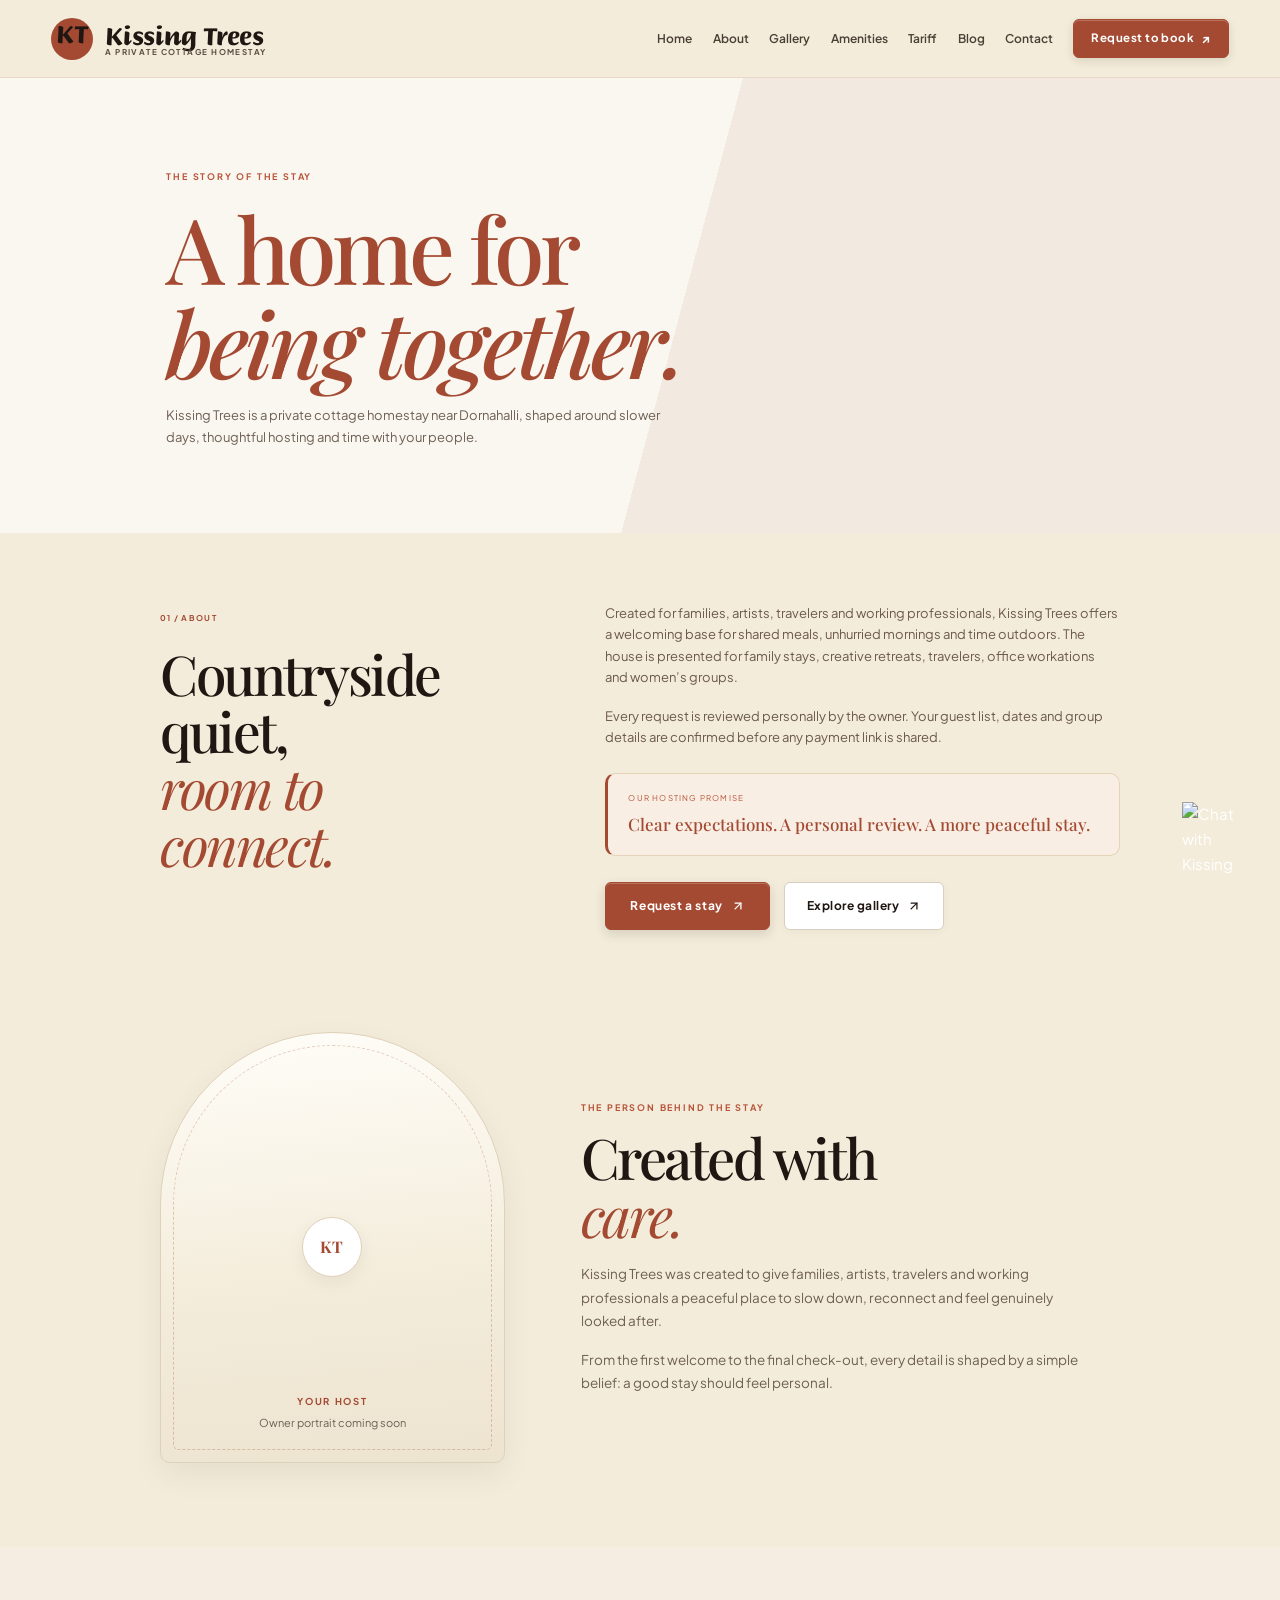
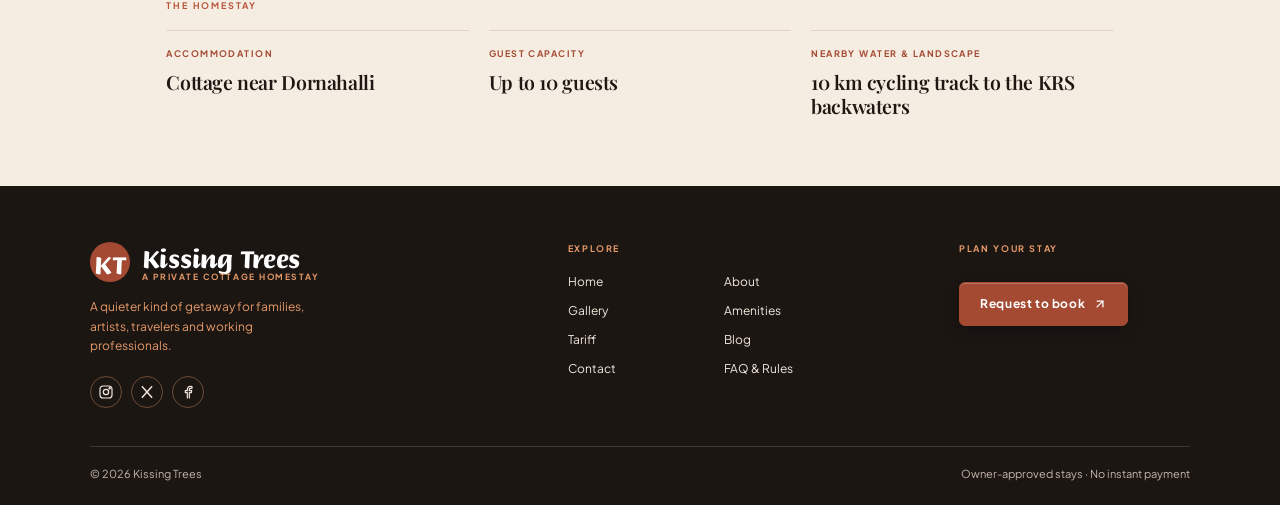
==== commit fc2ca985: "Refine home and about layouts, host placeholder, and sitewide buttons" ====
--- a/about.html
+++ b/about.html
@@ -53,13 +53,13 @@
           around slower days, thoughtful hosting and time with your people.
         </p>
       </section>
-      <section class="detail-content">
+      <section class="detail-content about-intro-section">
         <div class="detail-intro">
           <span class="detail-index">01 / ABOUT</span>
           <h2>
             Countryside quiet,
             <br />
-            room to connect.
+            <em>room to connect.</em>
           </h2>
         </div>
         <div class="detail-prose">
@@ -81,20 +81,27 @@
               Clear expectations. A personal review. A more peaceful stay.
             </strong>
           </div>
-          <a class="button" href="booking.html">
-            Request a stay
-            <span>↗</span>
-          </a>
+          <div class="about-actions">
+            <a class="button about-btn-primary" href="booking.html">
+              Request a stay
+              <svg class="btn-arrow" width="14" height="14" viewBox="0 0 24 24" fill="none" stroke="currentColor" stroke-width="2.2" stroke-linecap="round" stroke-linejoin="round" aria-hidden="true"><line x1="7" y1="17" x2="17" y2="7"></line><polyline points="7 7 17 7 17 17"></polyline></svg>
+            </a>
+            <a class="button about-btn-secondary" href="gallery.html">
+              Explore gallery
+              <svg class="btn-arrow" width="14" height="14" viewBox="0 0 24 24" fill="none" stroke="currentColor" stroke-width="2.2" stroke-linecap="round" stroke-linejoin="round" aria-hidden="true"><line x1="7" y1="17" x2="17" y2="7"></line><polyline points="7 7 17 7 17 17"></polyline></svg>
+            </a>
+          </div>
         </div>
       </section>
       <section class="founder-section">
-        <div
-          class="founder-photo"
-          role="img"
-          aria-label="Kissing Trees host portrait"
-        >
-          <span>YOUR HOST</span>
-          <small>A warm welcome awaits</small>
+        <div class="founder-photo founder-photo--placeholder" aria-label="Host portrait coming soon">
+          <div class="founder-arch-inner" aria-hidden="true">
+            <span class="founder-monogram">KT</span>
+          </div>
+          <div class="founder-photo-caption">
+            <span>YOUR HOST</span>
+            <small>Owner portrait coming soon</small>
+          </div>
         </div>
         <div class="founder-copy">
           <p class="eyebrow">THE PERSON BEHIND THE STAY</p>
@@ -111,19 +118,21 @@
         </div>
       </section>
       <section class="subpage-band">
-        <p class="eyebrow">THE HOMESTAY</p>
-        <div class="fact-row">
-          <div>
-            <small>ACCOMMODATION</small>
-            <strong>Cottage near Dornahalli</strong>
-          </div>
-          <div>
-            <small>GUEST CAPACITY</small>
-            <strong id="aboutCapacity"></strong>
-          </div>
-          <div>
-            <small>NEARBY WATER &amp; LANDSCAPE</small>
-            <strong id="aboutLandscape"></strong>
+        <div class="subpage-band-inner">
+          <p class="eyebrow">THE HOMESTAY</p>
+          <div class="fact-row">
+            <div>
+              <small>ACCOMMODATION</small>
+              <strong>Cottage near Dornahalli</strong>
+            </div>
+            <div>
+              <small>GUEST CAPACITY</small>
+              <strong id="aboutCapacity"></strong>
+            </div>
+            <div>
+              <small>NEARBY WATER &amp; LANDSCAPE</small>
+              <strong id="aboutLandscape"></strong>
+            </div>
           </div>
         </div>
       </section>
@@ -160,7 +169,7 @@
           <span class="footer-heading">PLAN YOUR STAY</span>
           <a class="button" href="booking.html">
             Request to book
-            <span>↗</span>
+            <svg class="btn-arrow" width="14" height="14" viewBox="0 0 24 24" fill="none" stroke="currentColor" stroke-width="2.2" stroke-linecap="round" stroke-linejoin="round" aria-hidden="true"><line x1="7" y1="17" x2="17" y2="7"></line><polyline points="7 7 17 7 17 17"></polyline></svg>
           </a>
         </div>
       </div>
